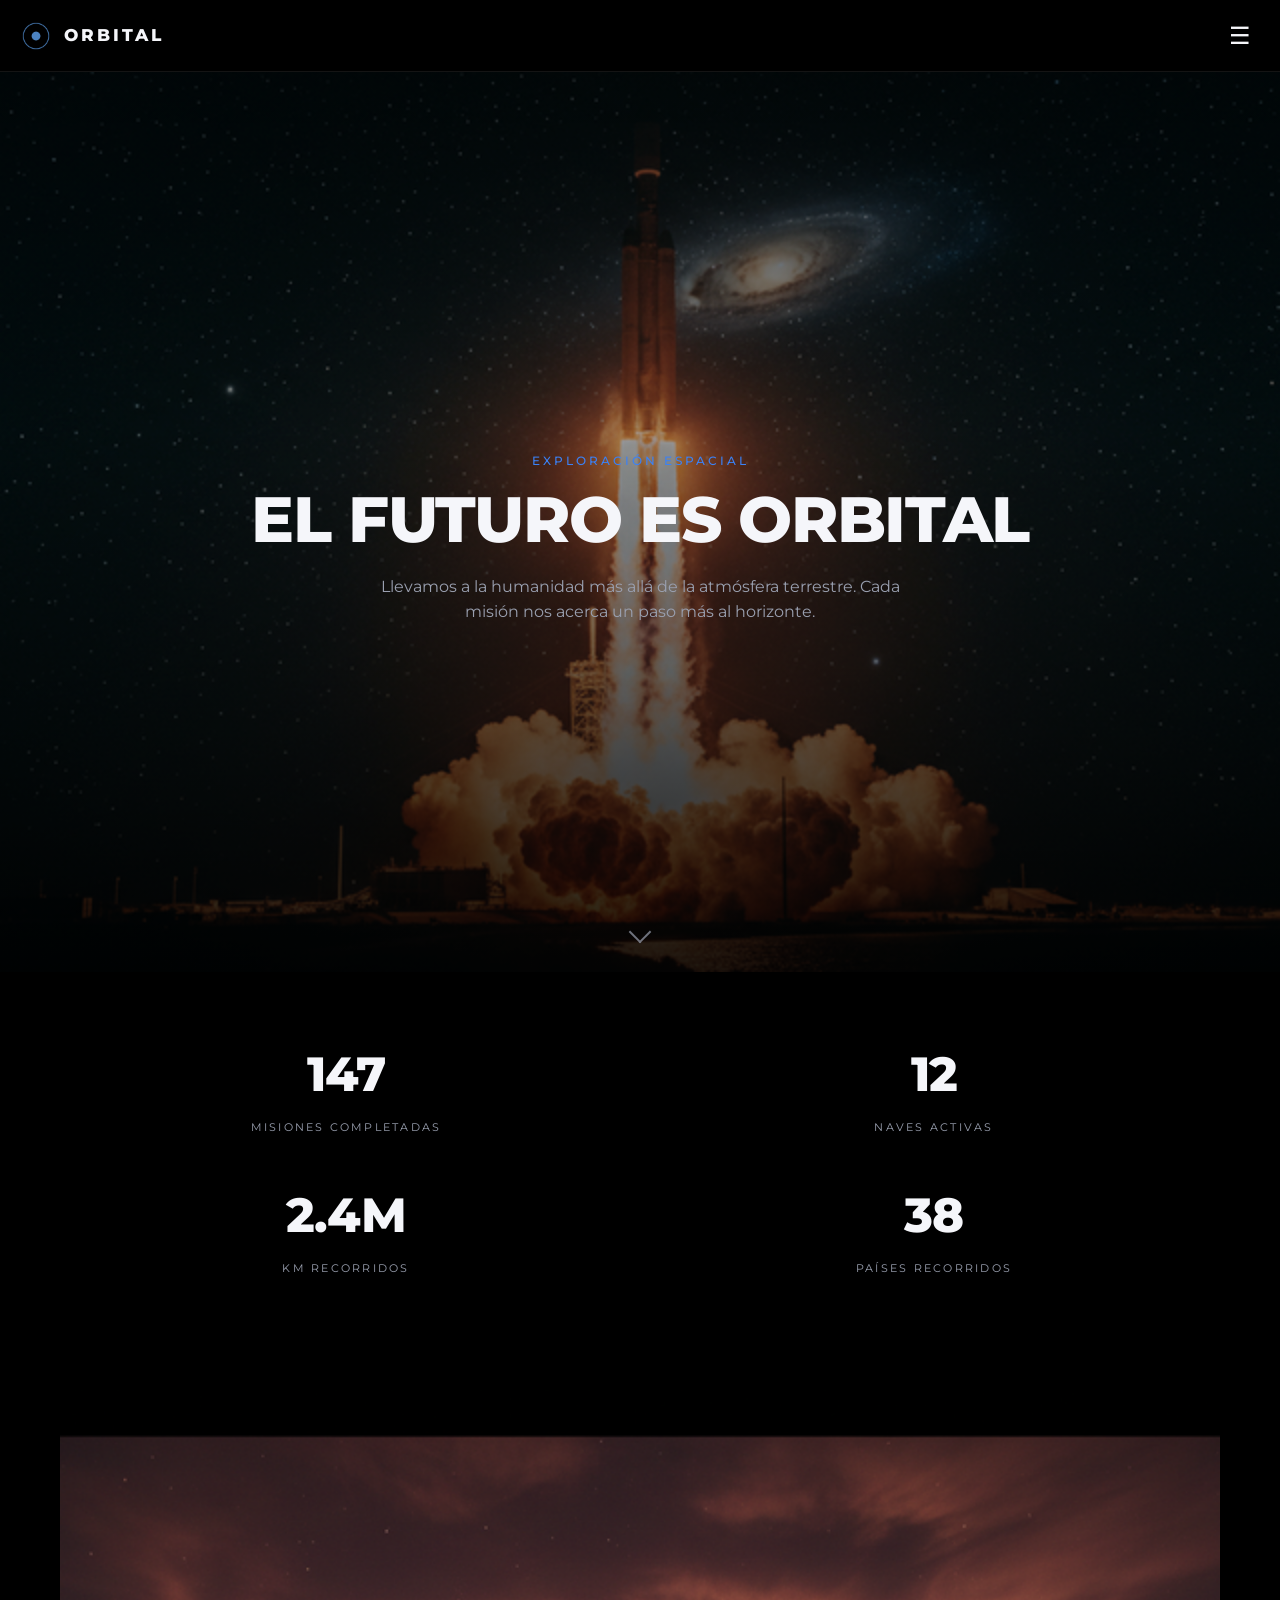
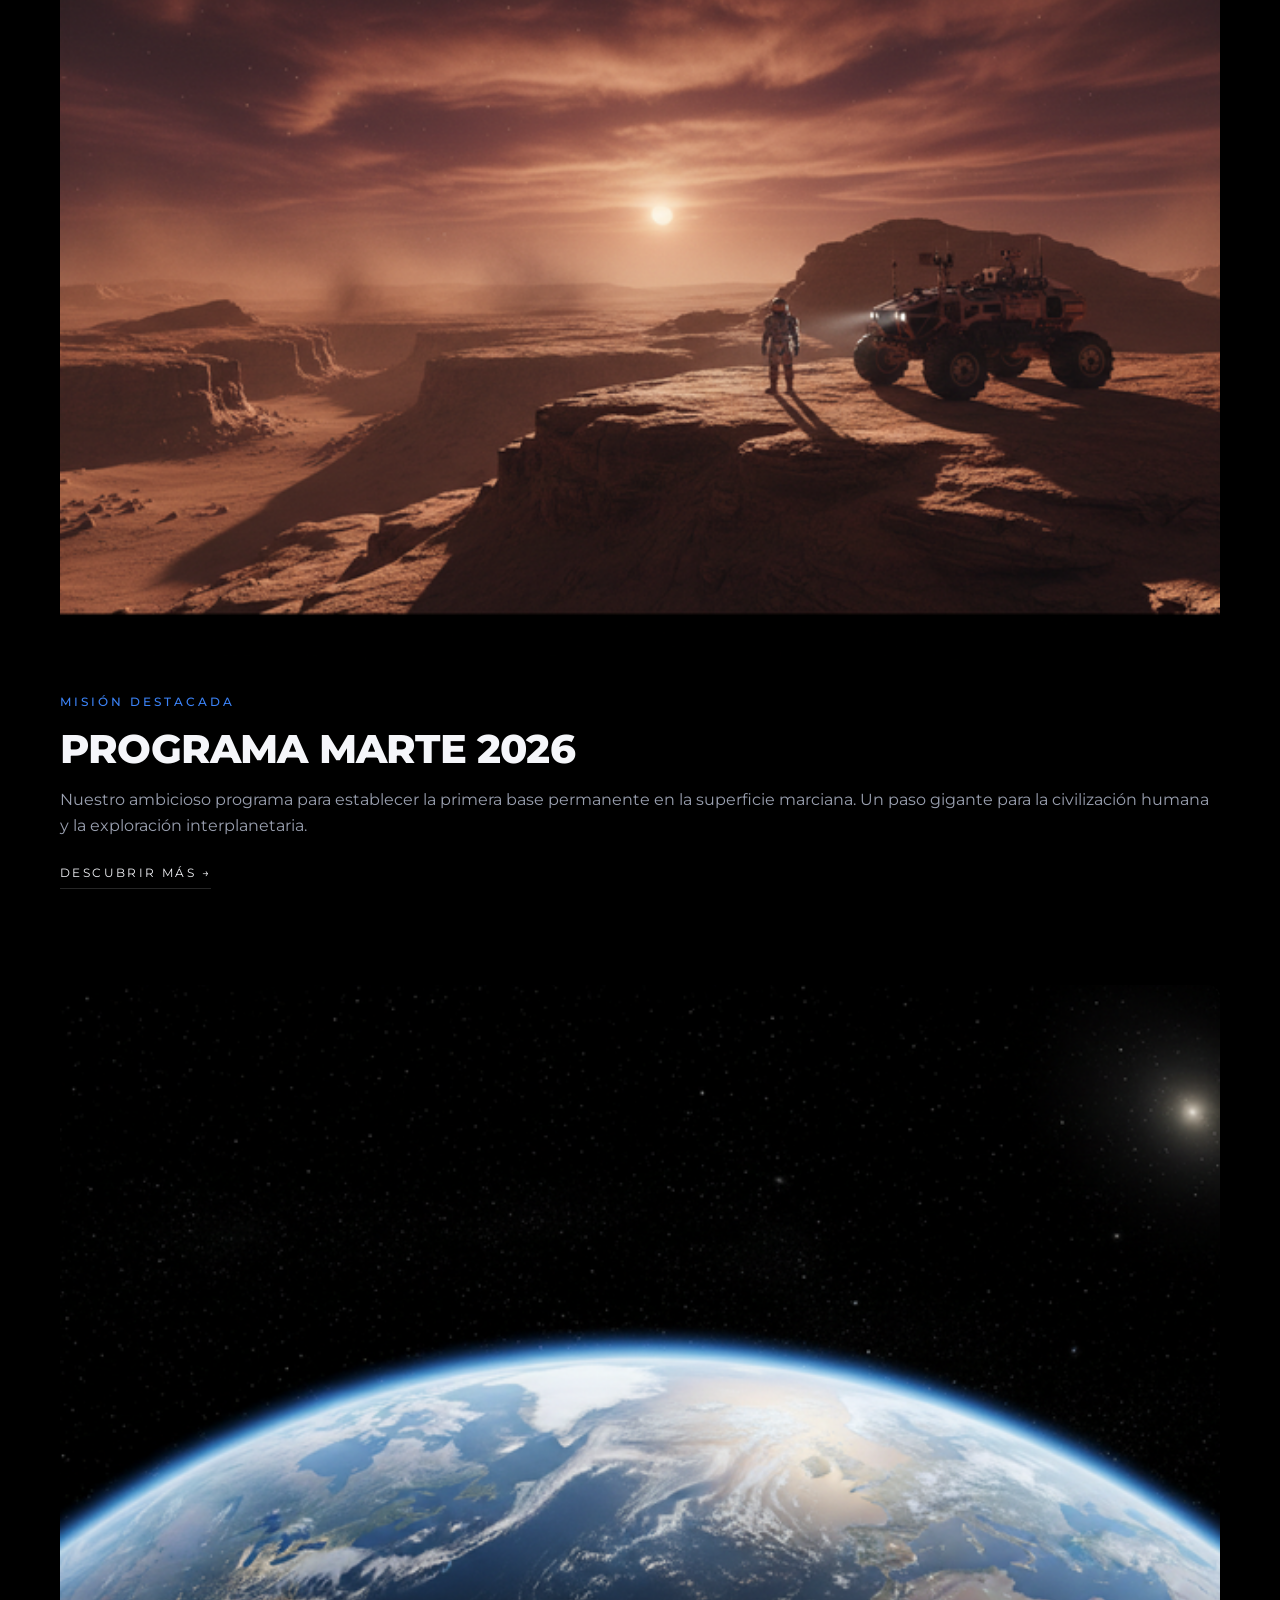
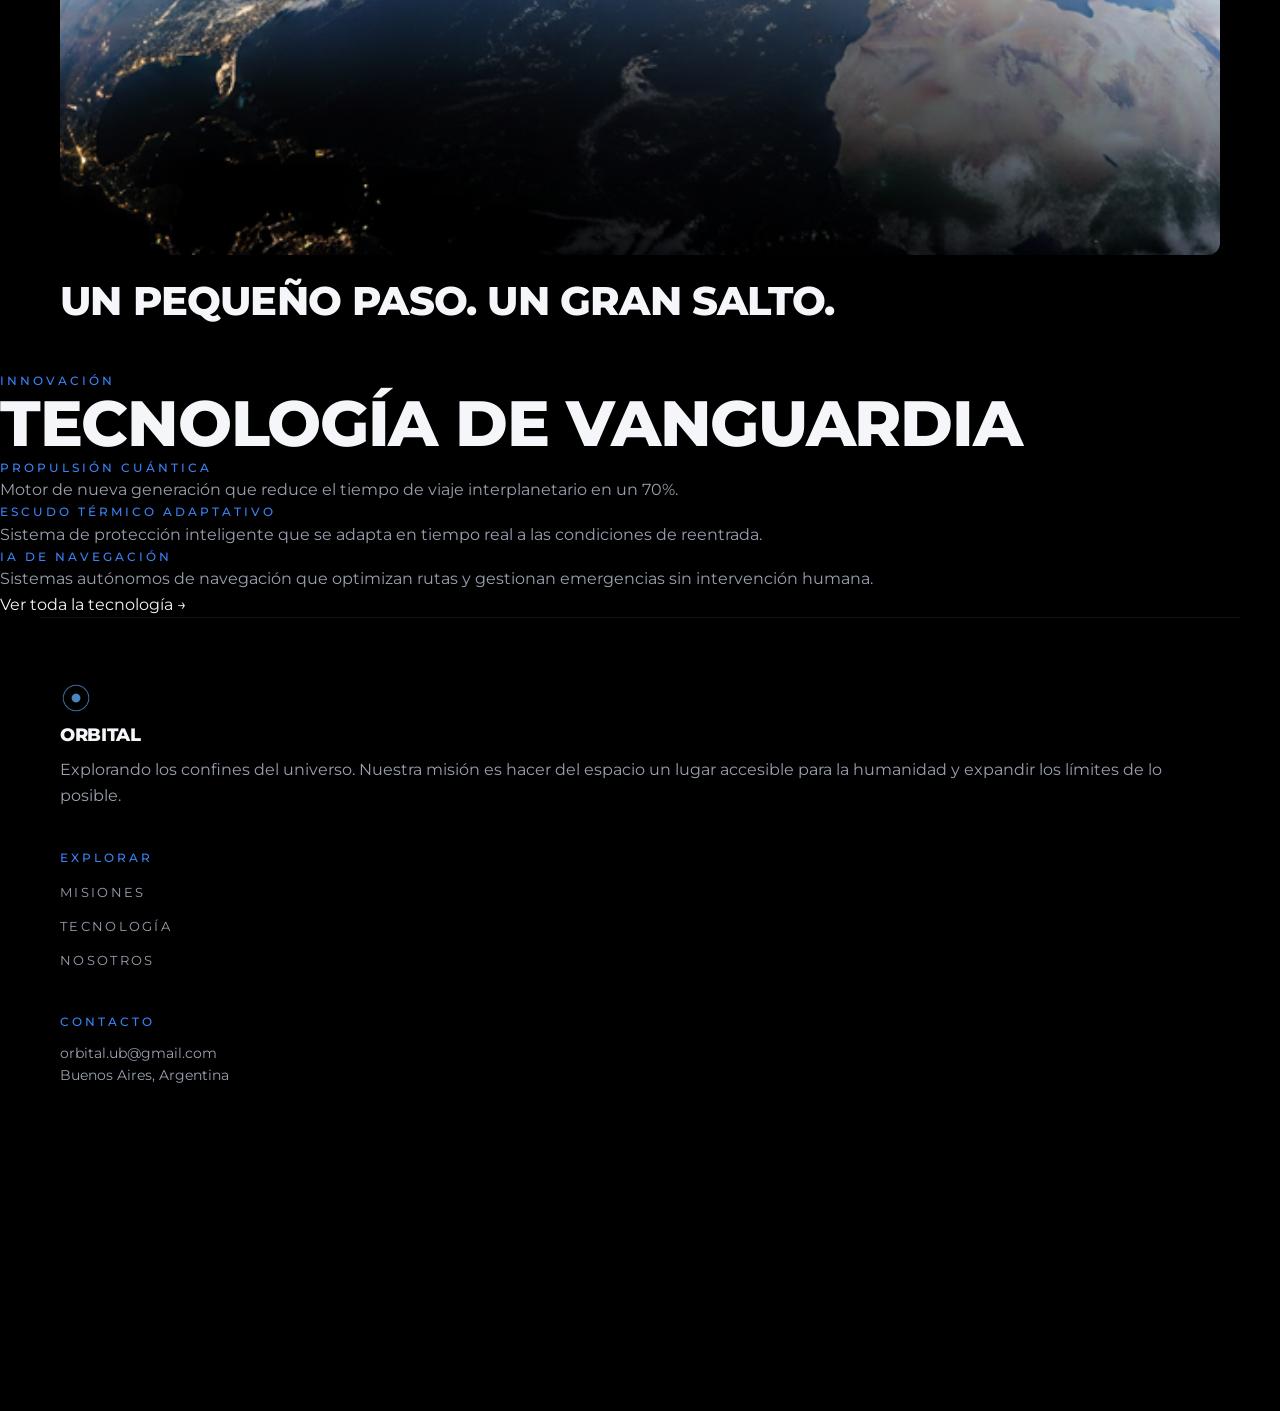
==== index.html @ d6c8d388 "footer" ====
<!DOCTYPE html>
<html lang="es">

<head>
    <meta charset="UTF-8">
    <title>Orbital</title>
    <link
        href="https://fonts.googleapis.com/css2?family=Montserrat:ital,wght@0,100..900;1,100..900&family=Roboto:ital,wght@0,100..900;1,100..900&display=swap"
        rel="stylesheet">
    <link rel="stylesheet" href="estilos.css">
    <meta name="viewport" content="width=device-width, initial-scale=1" />

</head>

<body>
    <!-- HEADER -->
    <header>
        <div id="logo">
            <img src="img/logo.png" alt="Logo orbital">
        </div>
        <h1>Orbital</h1>
        <nav id="principal">
            <button aria-label="Abrir menú">☰</button>
            <ul>
                <li><a href="index.html">Inicio</a></li>
                <li><a href="misiones.html">Misiones</a></li>
                <li><a href="tecnologia.html">Tecnología</a></li>
                <li><a href="nosotros.html">Nosotros</a></li>
            </ul>
        </nav>
    </header>
    <!-- MAIN -->
    <main>
        <section>
            <figure id="despeguei">
                <img src="img/despegue.png" alt="despegue de una nave espacial">
            </figure>
            <h4>Exploración espacial</h4>
            <h2>El futuro <span class="text-accent">es Orbital</span></h2>
            <p>Llevamos a la humanidad más allá de la atmósfera terrestre.
                Cada misión nos acerca un paso más al horizonte.</p>
        </section>
        <!-- DATOS -->
        <section>
            <ul>
                <li>
                    <h4>147</h4> <a>Misiones completadas</a>
                </li>
                <li>
                    <h4>12</h4> <a>Naves activas</a>
                </li>
                <li>
                    <h4>2.4M</h4> <a>Km recorridos</a>
                </li>
                <li>
                    <h4>38</h4> <a>Países recorridos</a>
                </li>
            </ul>
            <!-- MISIÓN DESTACADA -->
            <section id="programamarte">
                <figure id="astronautai">
                    <img src="img/marte.png" alt="astronauta en el planeta marte">
                </figure>
                <article>
                    <h4>Misión destacada</h4>
                    <h2>Programa marte 2026</h2>
                    <p>
                        Nuestro ambicioso programa para establecer la primera base permanente
                        en la superficie marciana. Un paso gigante para la civilización humana
                        y la exploración interplanetaria.
                    </p>
                    <a href="misiones.html">Descubrir más →</a>
                </article>
            </section>
            <section id="ungransalto">
                <figure id="tierrai">
                    <img src="img/tierra.png" alt="imagen espacial planeta tierra">
                </figure>
                <h3>Un pequeño paso. Un gran salto.</h3>
            </section>
            <!-- TECNOLOGÍA -->
            <section id="vanguardia">
                <h4>Innovación</h4>
                <h2>Tecnología de vanguardia</h2>
                <ul>
                    <li>
                        <h4>Propulsión Cuántica</h4>
                        <p>
                            Motor de nueva generación que reduce el tiempo de viaje
                            interplanetario en un 70%.
                        </p>
                    </li>
                    <li>
                        <h4>Escudo Térmico Adaptativo</h4>
                        <p>
                            Sistema de protección inteligente que se adapta en tiempo real
                            a las condiciones de reentrada.
                        </p>
                    </li>
                    <li>
                        <h4>IA de Navegación</h4>
                        <p>
                            Sistemas autónomos de navegación que optimizan rutas
                            y gestionan emergencias sin intervención humana.
                        </p>
                    </li>
                </ul>
                <a href="tecnologia.html">Ver toda la tecnología →</a>
            </section>
    </main>
    <!-- FOOTER -->
    <footer>
        <section>
            <figure id="logo1">
                <img src="img/logo.png" alt="Logo Orbital">
            </figure>
            <h3>Orbital</h3>
            <p>
                Explorando los confines del universo. Nuestra misión es hacer del espacio
                un lugar accesible para la humanidad y expandir los límites de lo posible.
            </p>
        </section>
        <section>
            <h4>Explorar</h4>
            <nav id="final">
                <ul>
                    <li><a href="misiones.html">Misiones</a></li>
                    <li><a href="tecnologia.html">Tecnología</a></li>
                    <li><a href="nosotros.html">Nosotros</a></li>
                </ul>
            </nav>
        </section>
        <section>
            <h4>Contacto</h4>
            <address>
                <p>orbital.ub@gmail.com</p>
                <p>Buenos Aires, Argentina</p>
            </address>
        </section>
        <iframe>
            src="https://www.google.com/maps/embed?pb=!1m14!1m8!1m3!1d26281.681692570113!2d-58.4517288!3d-34.5735472!3m2!1i1024!2i768!4f13.1!3m3!1m2!1s0x95bcb57475fd5245%3A0x5eefd3cd753143d7!2sPlanetario%20Galileo%20Galilei!5e0!3m2!1sen!2sar!4v1774993874323!5m2!1sen!2sar"
            width="600" height="450" style="border:0;" loading="lazy">
        </iframe>
    </footer>
</body>

</html>
---- estilos.css ----
@import url('https://fonts.googleapis.com/css2?family=Montserrat:ital,wght@0,100..900;1,100..900&family=Roboto:ital,wght@0,100..900;1,100..900&display=swap');

body {
  font-family: "Montserrat", sans-serif;
  background-color: rgb(0, 0, 0);
  color: rgb(255, 249, 240);
}

/* variables */
:root {
  --color-bg: #000000;
  --color-bg-soft: #050810;
  --color-card: #0c111c;
  --color-card-hover: #131b2c;
  --color-text: #f5f6fa;
  --color-text-soft: #9aa0b0;
  --color-text-muted: #6b7280;
  --color-accent: #3b82f6;
  --color-accent-soft: #60a5fa;
  --color-border: rgba(255, 255, 255, 0.08);
  --color-border-strong: rgba(255, 255, 255, 0.15);

  /* Estados (misiones) */
  --status-green: #22c55e;
  --status-yellow: #eab308;
  --status-blue: #3b82f6;
  --status-purple: #a855f7;

  --font-base: "Montserrat", system-ui, -apple-system, "Segoe UI", Roboto, sans-serif;
  --font-display: "Montserrat", system-ui, -apple-system, sans-serif;

  --radius: 12px;
  --radius-lg: 16px;
  --container: 1200px;
  --header-h: 72px;
}

*,
*::before,
*::after {
  box-sizing: border-box;
  margin: 0;
  padding: 0;
}

html {
  scroll-behavior: smooth;
}

body {
  font-family: var(--font-base);
  font-weight: 400;
  background: var(--color-bg);
  color: var(--color-text);
  line-height: 1.6;
  -webkit-font-smoothing: antialiased;
  overflow-x: hidden;
}

img {
  display: block;
  max-width: 100%;
  height: auto;
}

a {
  color: inherit;
  text-decoration: none;
}

ul {
  list-style: none;
}

button {
  background: none;
  border: 0;
  color: inherit;
  cursor: pointer;
  font: inherit;
}

address {
  font-style: normal;
}

iframe {
  max-width: 100%;
  border: 0;
  border-radius: var(--radius);
}

/* tipografía */
h1,
h2,
h3 {
  font-family: var(--font-display);
  font-weight: 800;
  line-height: 1.05;
  letter-spacing: -0.02em;
  color: var(--color-text);
  text-transform: uppercase;
}

h1 {
  font-size: 1.1rem;
  letter-spacing: 0.18em;
}

h2 {
  font-size: clamp(2rem, 5.5vw, 4rem);
}

h3 {
  font-size: clamp(1.5rem, 3vw, 2.25rem);
}

h4 {
  font-family: var(--font-base);
  font-size: 0.75rem;
  font-weight: 500;
  letter-spacing: 0.25em;
  text-transform: uppercase;
  color: var(--color-accent);
}

p {
  color: var(--color-text-soft);
}

/* header */
body>header {
  position: fixed;
  top: 0;
  left: 0;
  right: 0;
  z-index: 100;
  display: flex;
  align-items: center;
  gap: 0.75rem;
  height: var(--header-h);
  padding: 0 1.25rem;
  background: rgba(0, 0, 0, 0.75);
  backdrop-filter: blur(12px);
  -webkit-backdrop-filter: blur(12px);
  border-bottom: 1px solid var(--color-border);
}

body>header>#logo,
body>header>#logom {
  display: flex;
  align-items: center;
  flex: 0 0 32px;
}

body>header>#logo img,
body>header>#logom img {
  width: 32px;
  height: 32px;
  object-fit: contain;
}

body>header>h1 {
  font-size: 1.05rem;
  letter-spacing: 0.18em;
  margin-right: auto;
}

/* nav principal */
nav#principal {
  position: relative;
}

nav#principal button {
  font-size: 1.5rem;
  line-height: 1;
  padding: 0.4rem 0.6rem;
  border-radius: 8px;
  transition: background 0.2s;
}

nav#principal button:hover {
  background: var(--color-border);
}

nav#principal ul {
  display: none;
  position: absolute;
  top: calc(100% + 0.75rem);
  right: 0;
  min-width: 220px;
  background: rgba(8, 12, 24, 0.98);
  border: 1px solid var(--color-border);
  border-radius: var(--radius);
  padding: 0.5rem;
  flex-direction: column;
}

nav#principal:focus-within ul,
nav#principal ul.open {
  display: flex;
}

nav#principal ul li a {
  display: block;
  padding: 0.6rem 0.9rem;
  border-radius: 8px;
  font-size: 0.85rem;
  letter-spacing: 0.18em;
  text-transform: uppercase;
  color: var(--color-text-soft);
  transition: background 0.2s, color 0.2s;
}

nav#principal ul li a:hover {
  background: var(--color-border);
  color: var(--color-text);
}

/* MAIN */
main {
  display: flex;
  flex-direction: column;
  padding-top: var(--header-h);
}

/* index*/
main>section:first-of-type {
  position: relative;
  min-height: 100vh;
  display: flex;
  flex-direction: column;
  align-items: center;
  justify-content: center;
  text-align: center;
  padding: 4rem 1.25rem 2rem;
  overflow: hidden;
}

#despeguei {
  position: absolute;
  inset: 0;
  z-index: -1;
}

#despeguei img {
  width: 100%;
  height: 100%;
  object-fit: cover;
  object-position: center;
  opacity: 0.85;
}

#despeguei::after {
  content: "";
  position: absolute;
  inset: 0;
  background: linear-gradient(180deg,
      rgba(0, 0, 0, 0.55) 0%,
      rgba(0, 0, 0, 0.2) 40%,
      rgba(0, 0, 0, 0.85) 100%);
}

main>section:first-of-type h4 {
  margin-bottom: 1rem;
}

main>section:first-of-type h2 {
  margin-bottom: 1.25rem;
}

main>section:first-of-type p {
  max-width: 520px;
  color: var(--color-text-soft);
}

main>section:first-of-type::after {
  content: "";
  position: absolute;
  bottom: 2rem;
  left: 50%;
  width: 16px;
  height: 16px;
  border-right: 2px solid var(--color-text-soft);
  border-bottom: 2px solid var(--color-text-soft);
  transform: translateX(-50%) rotate(45deg);
  opacity: 0.7;
  animation: bounce 2s infinite;
}

@keyframes bounce {

  0%,
  100% {
    transform: translateX(-50%) rotate(45deg) translateY(0);
  }

  50% {
    transform: translateX(-50%) rotate(45deg) translateY(8px);
  }
}

/* sección 2*/
main>section:nth-of-type(2) {
  display: flex;
  flex-direction: column;
}

/* estadísticas*/
main>section:nth-of-type(2)>ul {
  display: flex;
  flex-wrap: wrap;
  justify-content: center;
  gap: 2.5rem 1rem;
  padding: 4rem 1.25rem;
  max-width: var(--container);
  width: 100%;
  margin: 0 auto;
  text-align: center;
}

main>section:nth-of-type(2)>ul li {
  flex: 1 1 calc(50% - 1rem);
  /* 2 columnas en mobile */
  display: flex;
  flex-direction: column;
  gap: 0.4rem;
  min-width: 120px;
}

main>section:nth-of-type(2)>ul li h4 {
  font-family: var(--font-display);
  font-size: clamp(2rem, 6vw, 3rem);
  font-weight: 800;
  color: var(--color-text);
  letter-spacing: -0.02em;
  text-transform: none;
}

main>section:nth-of-type(2)>ul li a {
  font-size: 0.7rem;
  letter-spacing: 0.2em;
  text-transform: uppercase;
  color: var(--color-text-soft);
  cursor: default;
}

/*misión destacada*/
main>section:nth-of-type(2)>section:nth-of-type(1) {
  display: flex;
  flex-direction: column;
  gap: 2rem;
  align-items: stretch;
  padding: 3rem 1.25rem;
  max-width: var(--container);
  width: 100%;
  margin: 0 auto;
}

#astronautai {
  flex: 1 1 50%;
}

#astronautai img {
  width: 100%;
  aspect-ratio: 4 / 3;
  object-fit: cover;
  border-radius: var(--radius);
}

main>section:nth-of-type(2)>section:nth-of-type(1) article {
  flex: 1 1 50%;
  display: flex;
  flex-direction: column;
  justify-content: center;
  gap: 1rem;
}

main>section:nth-of-type(2)>section:nth-of-type(1) article h2 {
  font-size: clamp(1.75rem, 4vw, 2.5rem);
  line-height: 1.1;
}

main>section:nth-of-type(2)>section:nth-of-type(1) article a {
  margin-top: 0.5rem;
  align-self: flex-start;
  font-size: 0.75rem;
  letter-spacing: 0.2em;
  text-transform: uppercase;
  color: var(--color-text);
  border-bottom: 1px solid var(--color-border-strong);
  padding-bottom: 0.4rem;
  transition: color 0.2s, border-color 0.2s;
}

main>section:nth-of-type(2)>section:nth-of-type(1) article a:hover {
  color: var(--color-accent);
  border-color: var(--color-accent);
}
/* tierra */
#ungransalto {
  padding: 3rem 1.25rem;
  max-width: var(--container);
  width: 100%;
  margin: 0 auto;
  display: flex;
  flex-direction: column;
  gap: 1.5rem;
}

#tierrai img {
  width: 100%;
  aspect-ratio: 4 / 3;
  object-fit: cover;
  border-radius: var(--radius);
}

#ungransalto h3 {
  font-size: clamp(1.75rem, 4vw, 2.5rem);
  line-height: 1.1;
}

/* FOOTER */
footer {
  display: flex;
  flex-direction: column;
  gap: 2.5rem;
  padding: 4rem 1.25rem;
  max-width: var(--container);
  width: 100%;
  margin: 0 auto;
  border-top: 1px solid var(--color-border);
}

footer section {
  display: flex;
  flex-direction: column;
  gap: 0.75rem;
}

footer #logo1 img {
  width: 32px;
  height: 32px;
  object-fit: contain;
}

footer h3 {
  font-size: 1.1rem;
}

footer nav#final ul {
  display: flex;
  flex-direction: column;
  gap: 0.5rem;
}

footer nav#final ul li a {
  font-size: 0.8rem;
  letter-spacing: 0.18em;
  text-transform: uppercase;
  color: var(--color-text-soft);
  transition: color 0.2s;
}

footer nav#final ul li a:hover {
  color: var(--color-text);
}

footer address p {
  font-size: 0.85rem;
  color: var(--color-text-soft);
}

footer iframe {
  width: 100%;
  height: 220px;
  border-radius: var(--radius);
}
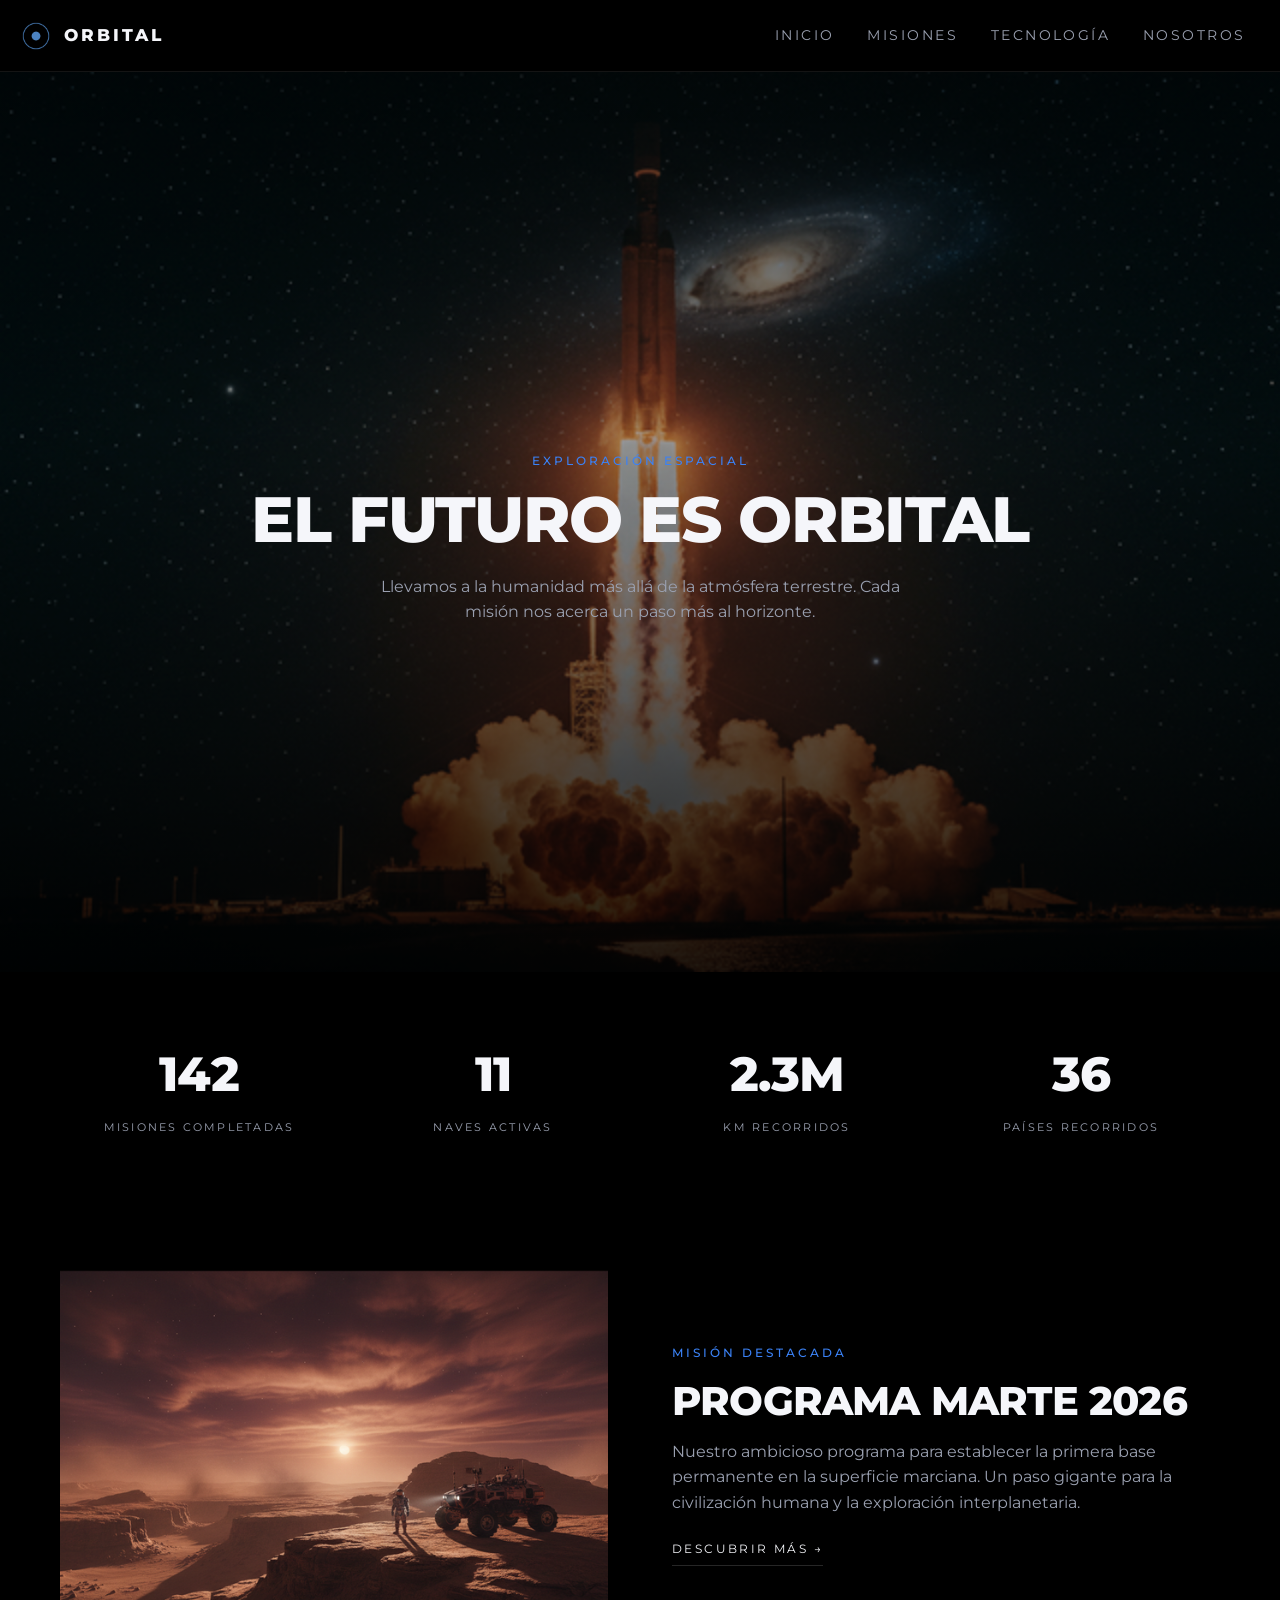
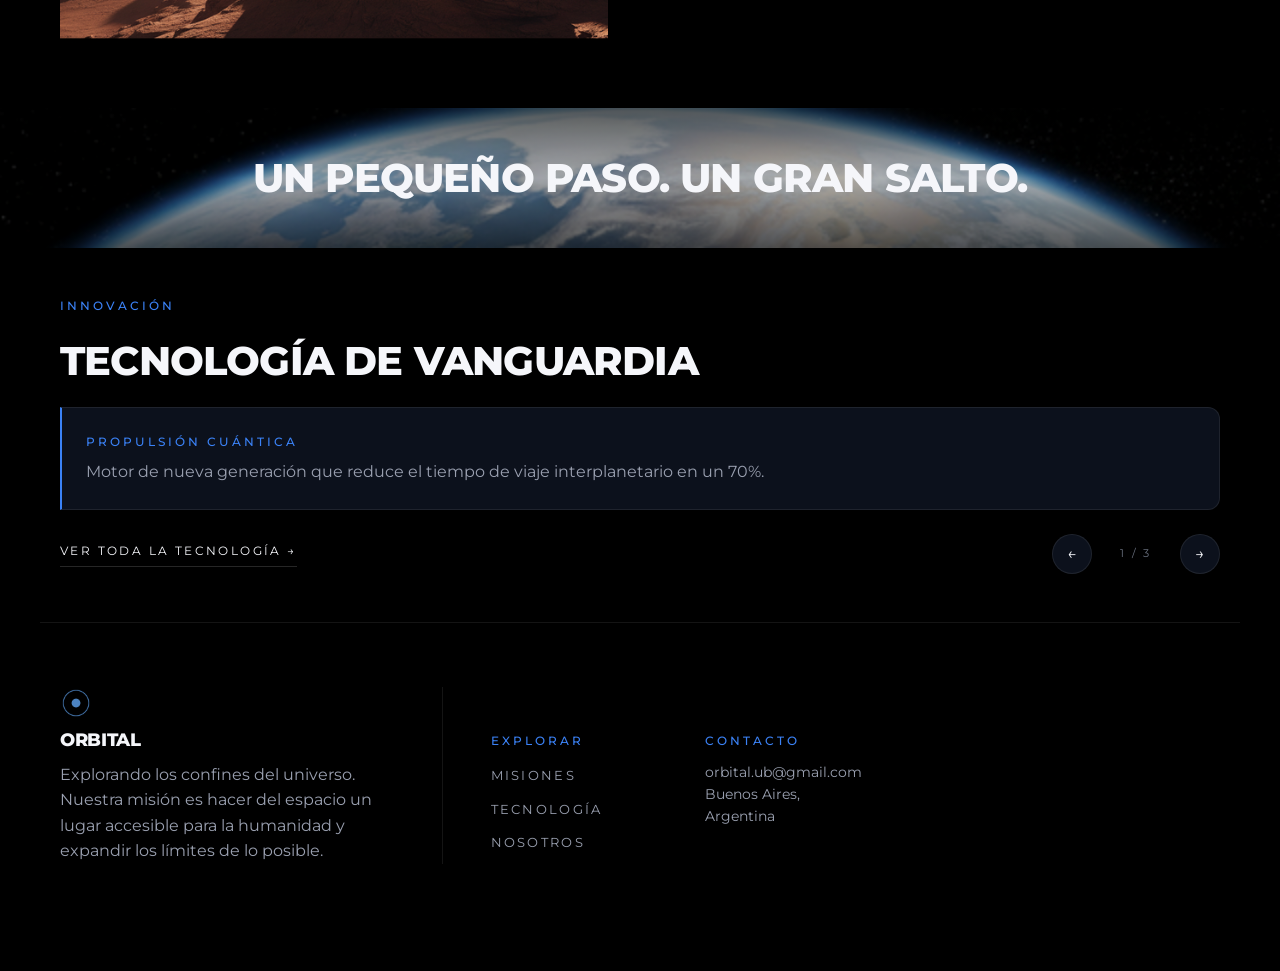
==== commit c018cba2: "Potenciación visual y responsive del sitio - CSS: starfield, carousel de vanguardia, counter animado" ====
--- a/index.html
+++ b/index.html
@@ -12,7 +12,7 @@
 
 </head>
 
-<body>
+<body class="pag-inicio">
     <!-- HEADER -->
     <header>
         <div id="logo">
@@ -105,8 +105,14 @@
                         </p>
                     </li>
                 </ul>
+                <nav id="vanguardia-nav" aria-label="Navegación tecnología">
+                    <button id="vanguardia-prev" aria-label="Anterior">←</button>
+                    <span id="vanguardia-counter">1 / 3</span>
+                    <button id="vanguardia-next" aria-label="Siguiente">→</button>
+                </nav>
                 <a href="tecnologia.html">Ver toda la tecnología →</a>
             </section>
+        </section>
     </main>
     <!-- FOOTER -->
     <footer>
@@ -137,11 +143,12 @@
                 <p>Buenos Aires, Argentina</p>
             </address>
         </section>
-        <iframe>
+        <iframe
             src="https://www.google.com/maps/embed?pb=!1m14!1m8!1m3!1d26281.681692570113!2d-58.4517288!3d-34.5735472!3m2!1i1024!2i768!4f13.1!3m3!1m2!1s0x95bcb57475fd5245%3A0x5eefd3cd753143d7!2sPlanetario%20Galileo%20Galilei!5e0!3m2!1sen!2sar!4v1774993874323!5m2!1sen!2sar"
             width="600" height="450" style="border:0;" loading="lazy">
         </iframe>
     </footer>
+    <script src="script.js"></script>
 </body>
 
 </html>
--- a/estilos.css
+++ b/estilos.css
@@ -285,19 +285,6 @@
   border-bottom: 2px solid var(--color-text-soft);
   transform: translateX(-50%) rotate(45deg);
   opacity: 0.7;
-  animation: bounce 2s infinite;
-}
-
-@keyframes bounce {
-
-  0%,
-  100% {
-    transform: translateX(-50%) rotate(45deg) translateY(0);
-  }
-
-  50% {
-    transform: translateX(-50%) rotate(45deg) translateY(8px);
-  }
 }
 
 /* sección 2*/
@@ -397,27 +384,275 @@
   color: var(--color-accent);
   border-color: var(--color-accent);
 }
+
+/*pequeño paso*/
+main>section:nth-of-type(2)>section:nth-of-type(2) {
+  position: relative;
+  display: flex;
+  align-items: center;
+  justify-content: center;
+  padding: 6rem 1.25rem;
+  text-align: center;
+  overflow: hidden;
+  margin-top: 4rem;
+}
+
+#tierrai {
+  position: absolute;
+  inset: 0;
+  z-index: -1;
+}
+
+#tierrai img {
+  width: 100%;
+  height: 100%;
+  object-fit: cover;
+  opacity: 0.9;
+}
+
+#tierrai::after {
+  content: "";
+  position: absolute;
+  inset: 0;
+  background: linear-gradient(180deg,
+      rgba(0, 0, 0, 0.6) 0%,
+      rgba(0, 0, 0, 0.2) 50%,
+      rgba(0, 0, 0, 0.6) 100%);
+}
+
+main>section:nth-of-type(2)>section:nth-of-type(2) h3 {
+  font-size: clamp(1.5rem, 5vw, 3rem);
+  text-transform: uppercase;
+  line-height: 1.15;
+}
+
+/* vanguardia */
+#vanguardia {
+  padding: 3rem 1.25rem;
+  max-width: var(--container);
+  width: 100%;
+  margin: 0 auto;
+  display: flex;
+  flex-direction: column;
+  gap: 1.5rem;
+}
+
+#vanguardia h4 {
+  margin-bottom: 0;
+}
+
+#vanguardia h2 {
+  font-size: clamp(1.75rem, 4vw, 2.5rem);
+  line-height: 1.1;
+}
+
+#vanguardia ul {
+  display: flex;
+  flex-direction: column;
+  gap: 1.5rem;
+}
+
+#vanguardia ul li {
+  display: flex;
+  flex-direction: column;
+  gap: 0.5rem;
+  padding: 1.5rem;
+  background: var(--color-card);
+  border-radius: var(--radius);
+  border: 1px solid var(--color-border);
+}
+
+#vanguardia>a {
+  align-self: flex-start;
+  font-size: 0.75rem;
+  letter-spacing: 0.2em;
+  text-transform: uppercase;
+  color: var(--color-text);
+  border-bottom: 1px solid var(--color-border-strong);
+  padding-bottom: 0.4rem;
+  transition: color 0.2s, border-color 0.2s;
+}
+
+#vanguardia>a:hover {
+  color: var(--color-accent);
+  border-color: var(--color-accent);
+}
+
 /* tierra */
 #ungransalto {
   padding: 3rem 1.25rem;
-  max-width: var(--container);
-  width: 100%;
-  margin: 0 auto;
+  width: 100%;
+  margin: 0;
   display: flex;
   flex-direction: column;
   gap: 1.5rem;
 }
 
-#tierrai img {
+#ungransalto h3 {
+  font-size: clamp(1.75rem, 4vw, 2.5rem);
+  line-height: 1.1;
+}
+
+/* TECNOLOGÍA - MOBILE FIRST */
+
+/* PÁGINA TECNOLOGÍA - MOBILE FIRST */
+
+.pag-tecnologia main {
+  padding-top: var(--header-h);
+}
+
+.pag-tecnologia main>h4,
+.pag-tecnologia main>h2,
+.pag-tecnologia main>p,
+.pag-tecnologia main>h3,
+.pag-tecnologia #misiont,
+.pag-tecnologia .cards-grid {
+  width: min(100% - 2.5rem, 1200px);
+  margin-left: auto;
+  margin-right: auto;
+}
+
+.pag-tecnologia main>h4 {
+  padding-top: 3.5rem;
+  margin-bottom: 0.8rem;
+  font-size: 0.7rem;
+  letter-spacing: 0.22em;
+}
+
+.pag-tecnologia main>h2 {
+  font-size: clamp(1.9rem, 10vw, 3.8rem);
+  line-height: 0.95;
+  margin-bottom: 1.2rem;
+  max-width: 520px;
+}
+
+.pag-tecnologia main>p {
+  font-size: 1rem;
+  line-height: 1.8;
+  max-width: 480px;
+  margin-bottom: 2.2rem;
+}
+
+.pag-tecnologia #misiont {
+  margin-bottom: 1.8rem;
+}
+
+.pag-tecnologia #misiont img {
   width: 100%;
   aspect-ratio: 4 / 3;
   object-fit: cover;
   border-radius: var(--radius);
 }
 
-#ungransalto h3 {
-  font-size: clamp(1.75rem, 4vw, 2.5rem);
-  line-height: 1.1;
+.pag-tecnologia main>h3 {
+  font-size: clamp(1.4rem, 6vw, 2.4rem);
+  line-height: 1.05;
+  text-align: center;
+  margin-top: -7.5rem;
+  margin-bottom: 5rem;
+  position: relative;
+  z-index: 2;
+  color: var(--color-text);
+}
+
+.pag-tecnologia .cards-grid {
+  display: flex;
+  flex-direction: column;
+  gap: 1.8rem;
+  padding-bottom: 4.5rem;
+}
+
+.pag-tecnologia .card-tech {
+  background: #05070d;
+  border: 1px solid rgba(59, 130, 246, 0.12);
+  border-radius: 14px;
+  padding: 2.2rem 1.9rem;
+  min-height: 260px;
+  display: flex;
+  flex-direction: column;
+  gap: 1rem;
+}
+
+.pag-tecnologia .card-tech .icono {
+  width: 48px;
+  height: 48px;
+  border-radius: 10px;
+  background: rgba(59, 130, 246, 0.18);
+  color: var(--color-accent-soft);
+  display: flex;
+  align-items: center;
+  justify-content: center;
+  font-size: 1.5rem;
+  line-height: 1;
+}
+
+.pag-tecnologia .card-tech h4 {
+  font-size: 1.35rem;
+  line-height: 1.25;
+  font-weight: 800;
+  letter-spacing: 0;
+  text-transform: none;
+  color: var(--color-text);
+}
+
+.pag-tecnologia .card-tech p {
+  font-size: 1rem;
+  line-height: 1.75;
+  color: var(--color-text-soft);
+}
+
+/* TABLET */
+@media (min-width: 768px) {
+
+  .pag-tecnologia main>h4,
+  .pag-tecnologia main>h2,
+  .pag-tecnologia main>p {
+    width: min(100% - 4rem, 1200px);
+  }
+
+  .pag-tecnologia main>h2 {
+    max-width: 800px;
+  }
+
+  .pag-tecnologia main>p {
+    max-width: 620px;
+  }
+
+  .pag-tecnologia #misiont {
+    width: min(100% - 4rem, 1200px);
+  }
+
+  .pag-tecnologia #misiont img {
+    aspect-ratio: 16 / 7;
+  }
+
+  .pag-tecnologia main>h3 {
+    margin-top: -6rem;
+    margin-bottom: 5rem;
+  }
+
+  .pag-tecnologia .cards-grid {
+    width: min(100% - 4rem, 1200px);
+    display: grid;
+    grid-template-columns: repeat(2, 1fr);
+    gap: 1.5rem;
+  }
+}
+
+/* DESKTOP */
+@media (min-width: 1100px) {
+  .pag-tecnologia main>h4 {
+    padding-top: 5rem;
+  }
+
+  .pag-tecnologia .cards-grid {
+    grid-template-columns: repeat(3, 1fr);
+  }
+
+  .pag-tecnologia .card-tech {
+    min-height: 300px;
+    padding: 2.4rem;
+  }
 }
 
 /* FOOTER */
@@ -476,3 +711,484 @@
   height: 220px;
   border-radius: var(--radius);
 }
+
+/*PÁGINA MISIONES */
+
+.pag-misiones main>h4 {
+  padding-top: 3.5rem;
+  margin-bottom: 0.8rem;
+  text-align: center;
+  width: min(100% - 2.5rem, 1200px);
+  margin-left: auto;
+  margin-right: auto;
+}
+
+.pag-misiones main>h2 {
+  font-size: clamp(2.2rem, 10vw, 4rem);
+  line-height: 0.95;
+  text-align: center;
+  margin-bottom: 1.5rem;
+  width: min(100% - 2.5rem, 1200px);
+  margin-left: auto;
+  margin-right: auto;
+}
+
+.pag-misiones main>p {
+  text-align: center;
+  max-width: 520px;
+  margin: 0 auto 3rem;
+  padding: 0 1.25rem;
+  color: var(--color-text-soft);
+  line-height: 1.7;
+}
+
+.pag-misiones main>section {
+  display: flex;
+  flex-direction: column;
+  gap: 2rem;
+  width: min(100% - 2.5rem, 1200px);
+  margin: 0 auto;
+  padding-bottom: 4rem;
+}
+
+.pag-misiones main>section>article {
+  background: var(--color-card);
+  border: 1px solid var(--color-border);
+  border-radius: var(--radius-lg);
+  overflow: hidden;
+  display: flex;
+  flex-direction: column;
+  transition: border-color 0.3s, transform 0.3s;
+}
+
+.pag-misiones main>section>article:hover {
+  border-color: var(--color-border-strong);
+  transform: translateY(-4px);
+}
+
+.pag-misiones main>section>article figure {
+  position: relative;
+  width: 100%;
+  aspect-ratio: 4 / 3;
+  overflow: hidden;
+}
+
+.pag-misiones main>section>article figure img {
+  width: 100%;
+  height: 100%;
+  object-fit: cover;
+}
+
+.pag-misiones main>section>article figure figcaption {
+  position: absolute;
+  top: 1rem;
+  left: 1rem;
+  display: inline-flex;
+  align-items: center;
+  gap: 0.5rem;
+  padding: 0.4rem 0.85rem;
+  background: rgba(0, 0, 0, 0.7);
+  backdrop-filter: blur(8px);
+  -webkit-backdrop-filter: blur(8px);
+  border: 1px solid var(--color-border);
+  border-radius: 999px;
+  font-size: 0.7rem;
+  font-weight: 600;
+  letter-spacing: 0.12em;
+  text-transform: uppercase;
+  color: var(--color-text);
+}
+
+.pag-misiones main>section>article figure figcaption::before {
+  content: "";
+  width: 8px;
+  height: 8px;
+  border-radius: 50%;
+  background: var(--status-green);
+}
+
+.pag-misiones main>section>article figure figcaption.proximamente::before {
+  background: var(--status-yellow);
+}
+
+.pag-misiones main>section>article figure figcaption.en-desarrollo::before {
+  background: var(--status-blue);
+}
+
+.pag-misiones main>section>article figure figcaption.planificacion::before {
+  background: var(--status-purple);
+}
+
+.pag-misiones main>section>article figure figcaption.completada::before {
+  background: var(--status-green);
+}
+
+.pag-misiones main>section>article h3 {
+  font-size: 1.5rem;
+  padding: 1.5rem 1.25rem 0;
+  margin-bottom: 0.75rem;
+  display: flex;
+  justify-content: space-between;
+  align-items: baseline;
+  gap: 0.5rem;
+  text-align: left;
+}
+
+.pag-misiones main>section>article h3 small {
+  font-size: 0.7rem;
+  letter-spacing: 0.12em;
+  text-transform: uppercase;
+  color: var(--color-text-muted);
+  font-weight: 500;
+  flex-shrink: 0;
+}
+
+.pag-misiones main>section>article p {
+  padding: 0 1.25rem;
+  color: var(--color-text-soft);
+  font-size: 0.95rem;
+  line-height: 1.6;
+  text-align: left;
+}
+
+.pag-misiones main>section>article p:last-child {
+  padding-bottom: 1.75rem;
+}
+
+/* ==========================================
+   POTENCIACIÓN
+   ========================================== */
+
+/* texto de acento — blanco */
+.text-accent {
+  color: var(--color-text);
+}
+
+/* logon en header (nosotros) — mismo estilo que #logo */
+body>header>#logon {
+  display: flex;
+  align-items: center;
+  flex: 0 0 32px;
+}
+
+body>header>#logon img {
+  width: 32px;
+  height: 32px;
+  object-fit: contain;
+}
+
+/* starfield CSS puro — fondo fijo con estrellas via radial-gradients */
+body::before {
+  content: "";
+  position: fixed;
+  inset: 0;
+  z-index: -1;
+  pointer-events: none;
+  background-image:
+    radial-gradient(1px 1px at 8% 12%, rgba(255, 255, 255, 0.40) 0%, transparent 100%),
+    radial-gradient(1px 1px at 18% 45%, rgba(255, 255, 255, 0.25) 0%, transparent 100%),
+    radial-gradient(1.5px 1.5px at 27% 8%, rgba(255, 255, 255, 0.50) 0%, transparent 100%),
+    radial-gradient(1px 1px at 35% 70%, rgba(255, 255, 255, 0.20) 0%, transparent 100%),
+    radial-gradient(1px 1px at 44% 30%, rgba(255, 255, 255, 0.35) 0%, transparent 100%),
+    radial-gradient(2px 2px at 52% 55%, rgba(255, 255, 255, 0.12) 0%, transparent 100%),
+    radial-gradient(1px 1px at 60% 20%, rgba(255, 255, 255, 0.45) 0%, transparent 100%),
+    radial-gradient(1.5px 1.5px at 68% 85%, rgba(255, 255, 255, 0.30) 0%, transparent 100%),
+    radial-gradient(1px 1px at 75% 10%, rgba(255, 255, 255, 0.40) 0%, transparent 100%),
+    radial-gradient(1px 1px at 82% 42%, rgba(255, 255, 255, 0.20) 0%, transparent 100%),
+    radial-gradient(2px 2px at 88% 65%, rgba(255, 255, 255, 0.32) 0%, transparent 100%),
+    radial-gradient(1px 1px at 95% 25%, rgba(255, 255, 255, 0.25) 0%, transparent 100%),
+    radial-gradient(1px 1px at 12% 75%, rgba(255, 255, 255, 0.30) 0%, transparent 100%),
+    radial-gradient(1.5px 1.5px at 22% 90%, rgba(255, 255, 255, 0.18) 0%, transparent 100%),
+    radial-gradient(1px 1px at 38% 50%, rgba(255, 255, 255, 0.15) 0%, transparent 100%),
+    radial-gradient(1px 1px at 55% 78%, rgba(255, 255, 255, 0.38) 0%, transparent 100%),
+    radial-gradient(2px 2px at 70% 60%, rgba(255, 255, 255, 0.10) 0%, transparent 100%),
+    radial-gradient(1px 1px at 90% 90%, rgba(255, 255, 255, 0.28) 0%, transparent 100%),
+    radial-gradient(1px 1px at 3% 55%, rgba(255, 255, 255, 0.35) 0%, transparent 100%),
+    radial-gradient(1.5px 1.5px at 48% 95%, rgba(255, 255, 255, 0.22) 0%, transparent 100%),
+    radial-gradient(1px 1px at 63% 5%, rgba(255, 255, 255, 0.50) 0%, transparent 100%),
+    radial-gradient(1px 1px at 78% 32%, rgba(255, 255, 255, 0.20) 0%, transparent 100%),
+    radial-gradient(2px 2px at 92% 48%, rgba(255, 255, 255, 0.28) 0%, transparent 100%),
+    radial-gradient(1px 1px at 16% 60%, rgba(255, 255, 255, 0.15) 0%, transparent 100%),
+    radial-gradient(1px 1px at 33% 25%, rgba(255, 255, 255, 0.40) 0%, transparent 100%),
+    radial-gradient(1.5px 1.5px at 50% 40%, rgba(255, 255, 255, 0.18) 0%, transparent 100%),
+    radial-gradient(1px 1px at 85% 78%, rgba(255, 255, 255, 0.32) 0%, transparent 100%),
+    radial-gradient(1px 1px at 5% 88%, rgba(255, 255, 255, 0.28) 0%, transparent 100%),
+    radial-gradient(2px 2px at 40% 15%, rgba(255, 255, 255, 0.22) 0%, transparent 100%),
+    radial-gradient(1px 1px at 72% 48%, rgba(255, 255, 255, 0.38) 0%, transparent 100%);
+}
+
+/* flecha de scroll animada */
+@keyframes scroll-bounce {
+  0%, 100% {
+    opacity: 0.7;
+    transform: translateX(-50%) rotate(45deg) translateY(0);
+  }
+  50% {
+    opacity: 1;
+    transform: translateX(-50%) rotate(45deg) translateY(6px);
+  }
+}
+
+/* flecha de scroll — eliminada */
+.pag-inicio main>section:first-of-type::after {
+  display: none;
+}
+
+/* suprimir flecha en misiones */
+.pag-misiones main>section:first-of-type::after {
+  display: none;
+}
+
+/* números de estadísticas — color base */
+main>section:nth-of-type(2)>ul li h4 {
+  color: var(--color-text);
+}
+
+/* cards de vanguardia — borde accent + glow en hover */
+#vanguardia ul li {
+  border-left: 2px solid var(--color-accent);
+  border-top-left-radius: 0;
+  border-bottom-left-radius: 0;
+  transition: background 0.25s, box-shadow 0.25s, transform 0.25s;
+}
+
+#vanguardia ul li:hover {
+  background: var(--color-card-hover);
+  box-shadow: 0 0 30px rgba(59, 130, 246, 0.14), inset 0 0 0 1px rgba(59, 130, 246, 0.18);
+  transform: translateX(4px);
+}
+
+/* ==========================================
+   RESPONSIVE
+   ========================================== */
+
+@media (min-width: 768px) {
+
+  /* estadísticas en fila de 4 */
+  main>section:nth-of-type(2)>ul li {
+    flex: 1 1 calc(25% - 1rem);
+  }
+
+  /* misión destacada — imagen + texto lado a lado */
+  #programamarte {
+    flex-direction: row;
+    align-items: center;
+    gap: 4rem;
+  }
+
+  /* vanguardia — 2 columnas */
+  #vanguardia ul {
+    flex-direction: row;
+    flex-wrap: wrap;
+  }
+
+  #vanguardia ul li {
+    flex: 1 1 calc(50% - 0.75rem);
+  }
+
+  /* misiones — 2 columnas */
+  .pag-misiones main>section {
+    flex-direction: row;
+    flex-wrap: wrap;
+  }
+
+  .pag-misiones main>section>article {
+    flex: 1 1 calc(50% - 1rem);
+  }
+
+  /* footer — 3 columnas */
+  footer {
+    flex-direction: row;
+    flex-wrap: wrap;
+    align-items: flex-start;
+    gap: 2rem;
+  }
+
+  footer>section:first-child {
+    flex: 2;
+    min-width: 200px;
+  }
+
+  footer>section:nth-child(2),
+  footer>section:nth-child(3) {
+    flex: 1;
+    min-width: 120px;
+  }
+
+  footer>iframe {
+    flex: 1 1 100%;
+    height: 240px;
+  }
+}
+
+@media (min-width: 1100px) {
+
+  /* misiones — 3 columnas */
+  .pag-misiones main>section>article {
+    flex: 1 1 calc(33.333% - 1.5rem);
+  }
+
+  /* footer — fila completa con separador */
+  footer {
+    flex-wrap: nowrap;
+    align-items: flex-start;
+    gap: 3rem;
+  }
+
+  footer>section:first-child {
+    flex: 2;
+    border-right: 1px solid var(--color-border);
+    padding-right: 3rem;
+  }
+
+  footer>section:nth-child(2),
+  footer>section:nth-child(3) {
+    flex: 1;
+  }
+
+  footer>iframe {
+    flex: 1.5;
+    height: 220px;
+  }
+}
+
+/* ==========================================
+   TECNOLOGÍA — textos centrados
+   ========================================== */
+
+.pag-tecnologia main>h4,
+.pag-tecnologia main>h2,
+.pag-tecnologia main>p,
+.pag-tecnologia main>h3 {
+  text-align: center;
+}
+
+/* "Diseñado para lo imposible" más arriba sobre la imagen */
+.pag-tecnologia main>h3 {
+  margin-top: -10rem;
+  margin-bottom: 4rem;
+}
+
+@media (min-width: 768px) {
+  .pag-tecnologia main>h3 {
+    margin-top: -12rem;
+  }
+}
+
+@media (min-width: 1100px) {
+  .pag-tecnologia main>h3 {
+    margin-top: -16rem;
+  }
+}
+
+/* ==========================================
+   CAROUSEL — vanguardia
+   ========================================== */
+
+/* cancelar multi-columna del responsive */
+#vanguardia ul {
+  flex-direction: column;
+  flex-wrap: nowrap;
+}
+
+/* ocultar todos los items */
+#vanguardia ul li {
+  display: none;
+}
+
+/* mostrar solo el activo */
+#vanguardia ul li.carousel-active {
+  display: flex;
+  width: 100%;
+}
+
+/* controles del carousel */
+#vanguardia-nav {
+  display: flex;
+  align-items: center;
+  gap: 1.25rem;
+}
+
+#vanguardia-nav button {
+  display: flex;
+  align-items: center;
+  justify-content: center;
+  width: 40px;
+  height: 40px;
+  border-radius: 50%;
+  background: var(--color-card);
+  border: 1px solid var(--color-border);
+  color: var(--color-text);
+  font-size: 1rem;
+  cursor: pointer;
+  transition: background 0.2s, border-color 0.2s;
+}
+
+#vanguardia-nav button:hover {
+  background: var(--color-card-hover);
+  border-color: var(--color-accent);
+  color: var(--color-accent);
+}
+
+#vanguardia-counter {
+  font-size: 0.7rem;
+  letter-spacing: 0.2em;
+  color: var(--color-text-muted);
+  min-width: 3rem;
+  text-align: center;
+}
+
+/* vanguardia — link y nav en la misma fila */
+#vanguardia {
+  flex-direction: row;
+  flex-wrap: wrap;
+}
+
+#vanguardia>h4,
+#vanguardia>h2,
+#vanguardia>ul {
+  flex: 0 0 100%;
+}
+
+#vanguardia>a {
+  order: 3;
+  flex: 0 0 auto;
+  margin-right: auto;
+  margin-top: 0;
+  align-self: center;
+}
+
+#vanguardia-nav {
+  order: 4;
+  flex: 0 0 auto;
+  margin-top: 0;
+}
+
+/* footer — headings alineados: padding-top compensa el logo en col 1 */
+@media (min-width: 768px) {
+  footer>section:nth-child(2),
+  footer>section:nth-child(3) {
+    padding-top: calc(32px + 0.75rem);
+  }
+}
+
+/* nav desktop — barra horizontal, sin hamburgesa */
+@media (min-width: 768px) {
+  nav#principal button {
+    display: none;
+  }
+
+  nav#principal ul {
+    display: flex;
+    position: static;
+    flex-direction: row;
+    background: transparent;
+    border: none;
+    border-radius: 0;
+    padding: 0;
+    min-width: unset;
+    backdrop-filter: none;
+    -webkit-backdrop-filter: none;
+    gap: 0.25rem;
+  }
+}
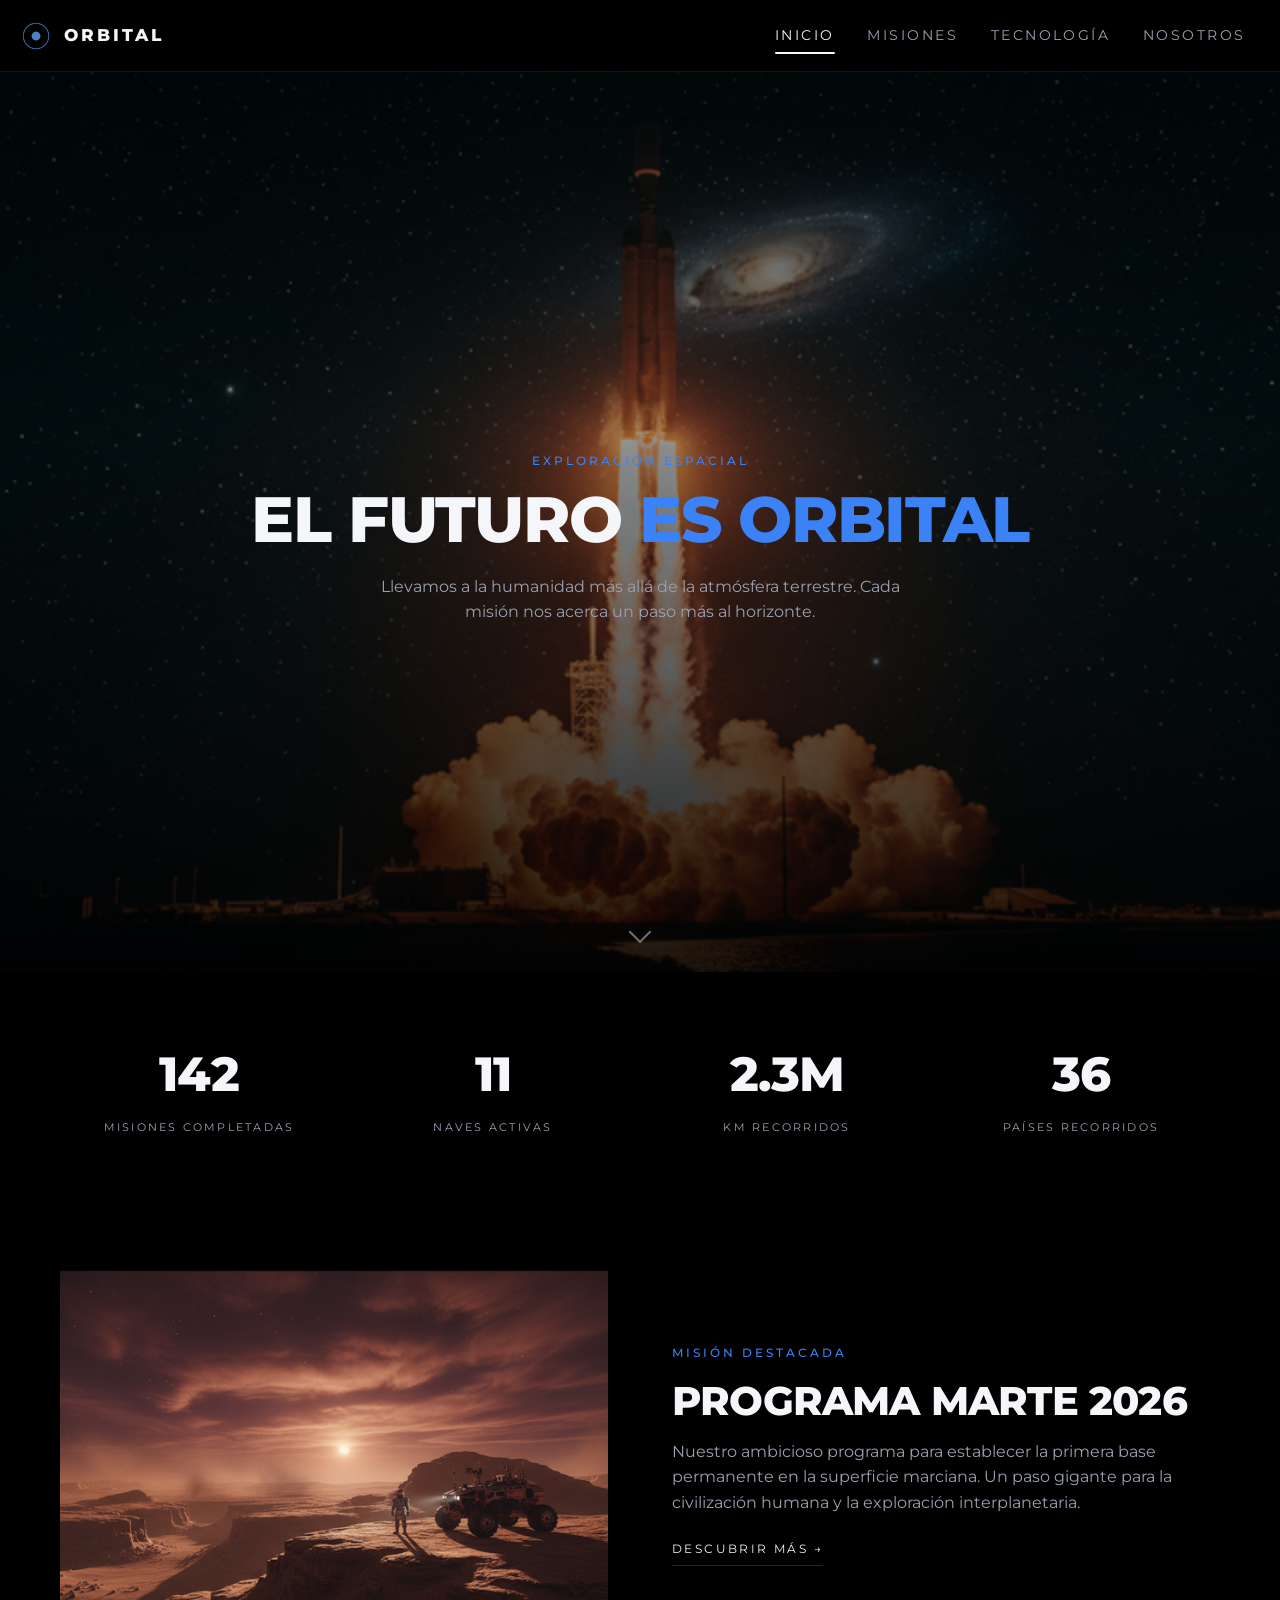
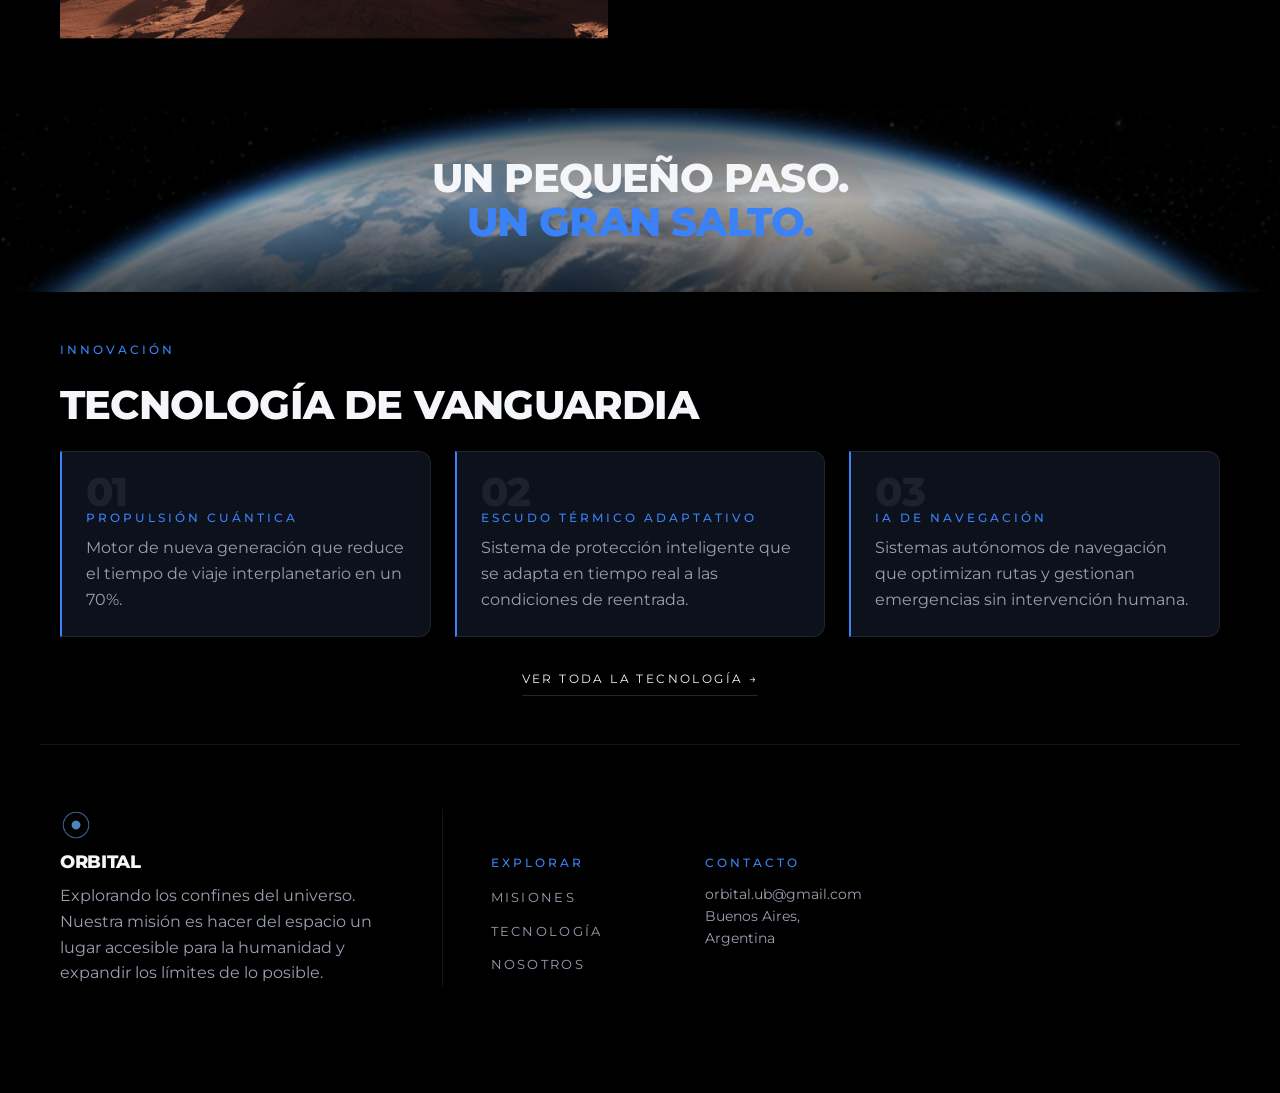
==== commit 031eb200: "Aplicar diseño de referencia - text-accent azul (var(--color-accent)), flecha scroll restaurada - "U" ====
--- a/index.html
+++ b/index.html
@@ -76,7 +76,7 @@
                 <figure id="tierrai">
                     <img src="img/tierra.png" alt="imagen espacial planeta tierra">
                 </figure>
-                <h3>Un pequeño paso. Un gran salto.</h3>
+                <h3>Un pequeño paso.<br><span>Un gran salto.</span></h3>
             </section>
             <!-- TECNOLOGÍA -->
             <section id="vanguardia">
--- a/estilos.css
+++ b/estilos.css
@@ -859,9 +859,9 @@
    POTENCIACIÓN
    ========================================== */
 
-/* texto de acento — blanco */
+/* texto de acento — azul */
 .text-accent {
-  color: var(--color-text);
+  color: var(--color-accent);
 }
 
 /* logon en header (nosotros) — mismo estilo que #logo */
@@ -929,9 +929,10 @@
   }
 }
 
-/* flecha de scroll — eliminada */
+/* flecha de scroll — restaurada con animación */
 .pag-inicio main>section:first-of-type::after {
-  display: none;
+  display: block;
+  animation: scroll-bounce 1.8s ease-in-out infinite;
 }
 
 /* suprimir flecha en misiones */
@@ -1191,4 +1192,86 @@
     -webkit-backdrop-filter: none;
     gap: 0.25rem;
   }
+
+  /* link activo — subrayado blanco */
+  nav#principal ul li a.active {
+    color: var(--color-text);
+    position: relative;
+  }
+
+  nav#principal ul li a.active::after {
+    content: "";
+    position: absolute;
+    bottom: 2px;
+    left: 0.9rem;
+    right: 0.9rem;
+    height: 2px;
+    background: var(--color-text);
+    border-radius: 1px;
+  }
+}
+
+/* ==========================================
+   DISEÑO REFERENCIA — vanguardia sin carousel
+   ========================================== */
+
+/* segunda línea del h3 en azul */
+#ungransalto h3 span {
+  color: var(--color-accent);
+}
+
+/* ocultar controles del carousel */
+#vanguardia-nav {
+  display: none;
+}
+
+/* mostrar todas las cards y numerarlas (mobile first) */
+#vanguardia ul {
+  counter-reset: tech-counter;
+  flex-direction: column;
+  flex-wrap: nowrap;
+}
+
+#vanguardia ul li {
+  display: flex;
+  counter-increment: tech-counter;
+  position: relative;
+  padding-top: 3.5rem;
+}
+
+#vanguardia ul li.carousel-active {
+  width: auto;
+}
+
+#vanguardia ul li::before {
+  content: "0" counter(tech-counter);
+  position: absolute;
+  top: 1.25rem;
+  left: 1.5rem;
+  font-size: 2.5rem;
+  font-weight: 800;
+  color: rgba(255, 255, 255, 0.07);
+  line-height: 1;
+  letter-spacing: -0.02em;
+  font-family: var(--font-display);
+  pointer-events: none;
+}
+
+/* link centrado debajo de las cards */
+#vanguardia>a {
+  order: 3;
+  flex: 0 0 auto;
+  margin: 0.5rem auto 0;
+  align-self: center;
+}
+
+/* 3 columnas en desktop */
+@media (min-width: 900px) {
+  #vanguardia ul {
+    flex-direction: row;
+  }
+
+  #vanguardia ul li {
+    flex: 1;
+  }
 }
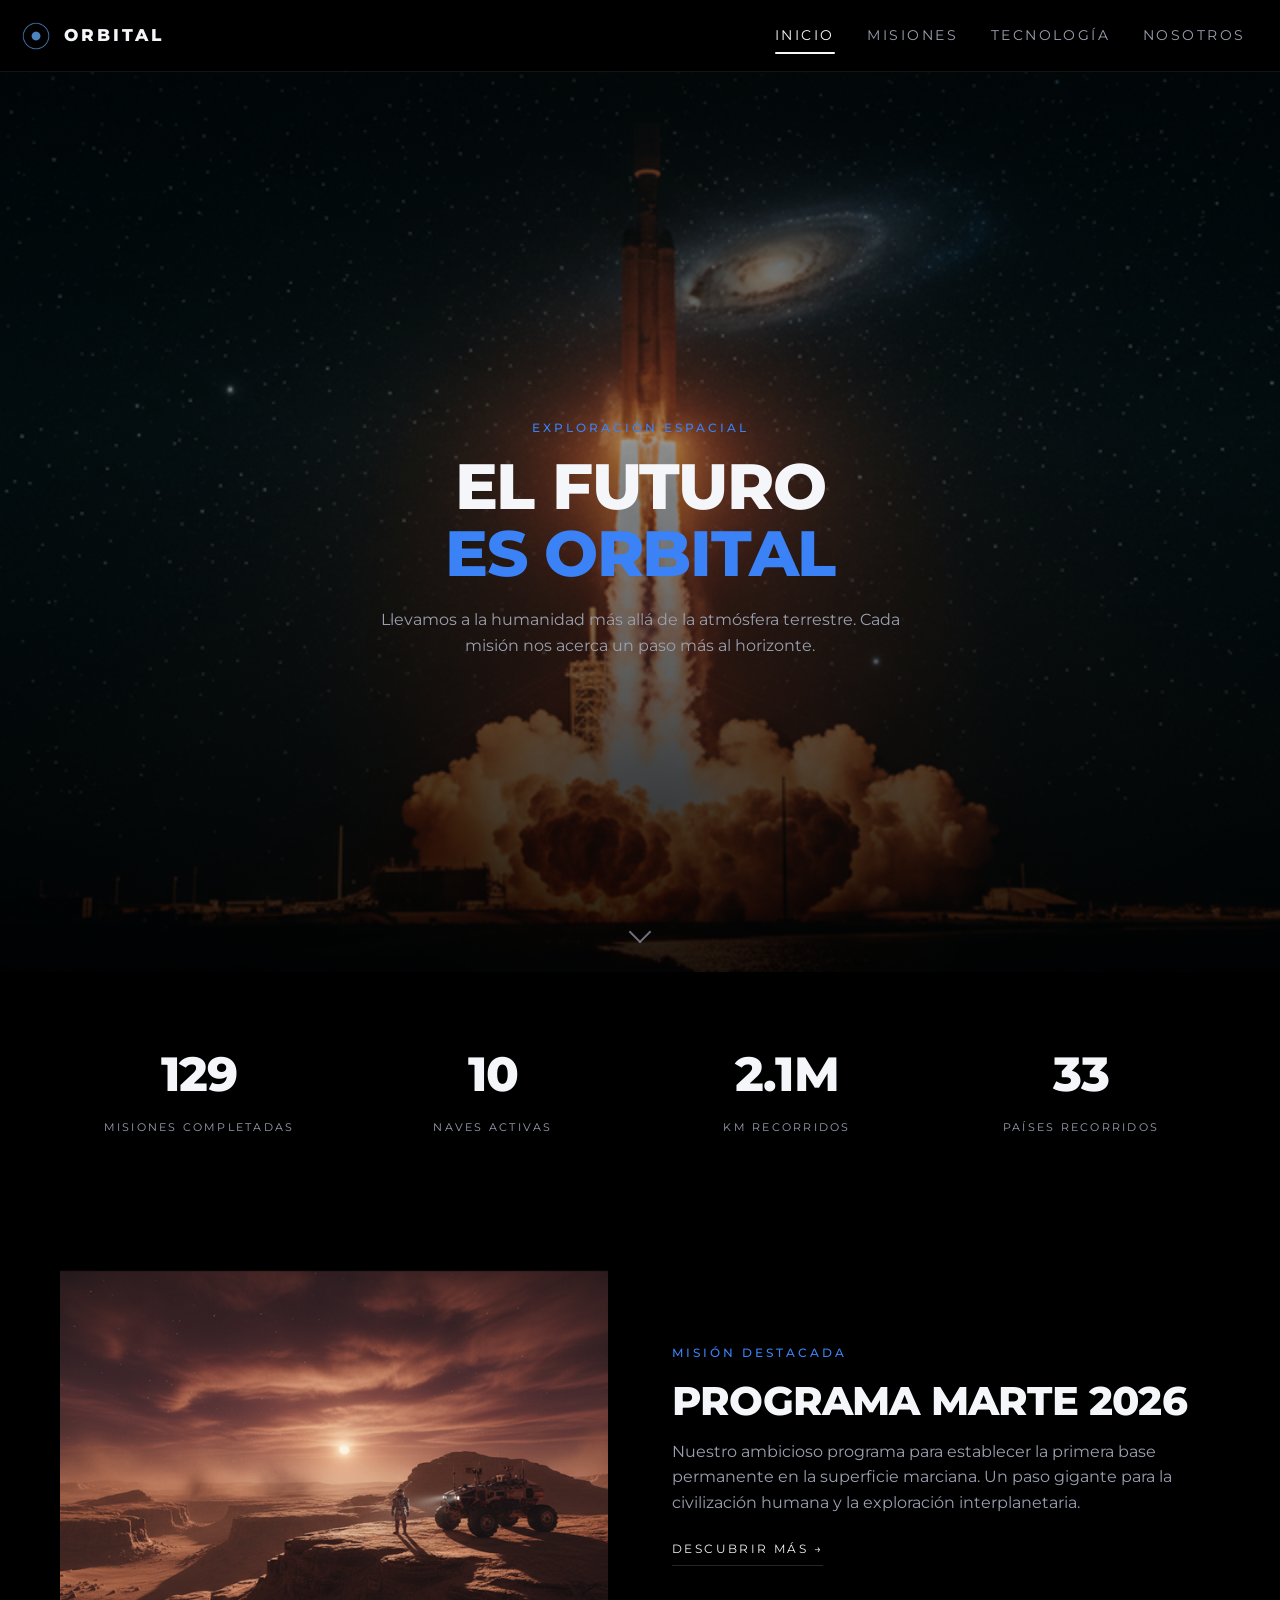
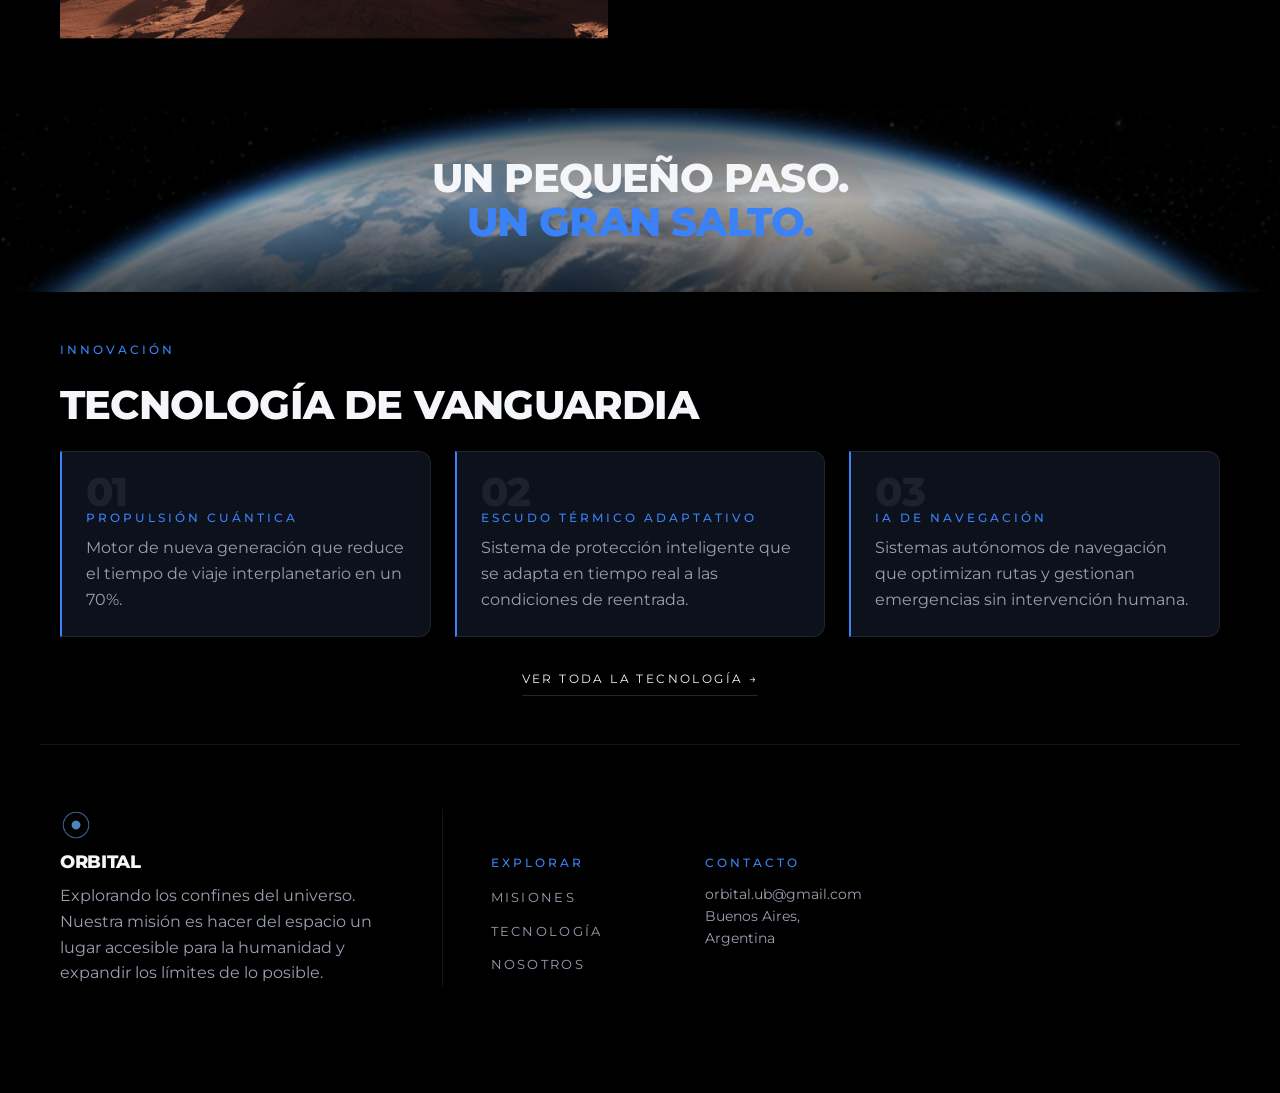
==== commit bee2d390: "Fix text margins on misiones/tecnologia pages and hero line break - Replace margin-left:0/auto confl" ====
--- a/index.html
+++ b/index.html
@@ -36,7 +36,7 @@
                 <img src="img/despegue.png" alt="despegue de una nave espacial">
             </figure>
             <h4>Exploración espacial</h4>
-            <h2>El futuro <span class="text-accent">es Orbital</span></h2>
+            <h2>El futuro<br><span class="text-accent">es Orbital</span></h2>
             <p>Llevamos a la humanidad más allá de la atmósfera terrestre.
                 Cada misión nos acerca un paso más al horizonte.</p>
         </section>
--- a/estilos.css
+++ b/estilos.css
@@ -1,12 +1,8 @@
 @import url('https://fonts.googleapis.com/css2?family=Montserrat:ital,wght@0,100..900;1,100..900&family=Roboto:ital,wght@0,100..900;1,100..900&display=swap');
 
-body {
-  font-family: "Montserrat", sans-serif;
-  background-color: rgb(0, 0, 0);
-  color: rgb(255, 249, 240);
-}
-
-/* variables */
+/* ==========================================
+  VARIABLES
+   ========================================== */
 :root {
   --color-bg: #000000;
   --color-bg-soft: #050810;
@@ -20,7 +16,7 @@
   --color-border: rgba(255, 255, 255, 0.08);
   --color-border-strong: rgba(255, 255, 255, 0.15);
 
-  /* Estados (misiones) */
+  /* estados misiones */
   --status-green: #22c55e;
   --status-yellow: #eab308;
   --status-blue: #3b82f6;
@@ -34,7 +30,6 @@
   --container: 1200px;
   --header-h: 72px;
 }
-
 *,
 *::before,
 *::after {
@@ -90,794 +85,7 @@
   border-radius: var(--radius);
 }
 
-/* tipografía */
-h1,
-h2,
-h3 {
-  font-family: var(--font-display);
-  font-weight: 800;
-  line-height: 1.05;
-  letter-spacing: -0.02em;
-  color: var(--color-text);
-  text-transform: uppercase;
-}
-
-h1 {
-  font-size: 1.1rem;
-  letter-spacing: 0.18em;
-}
-
-h2 {
-  font-size: clamp(2rem, 5.5vw, 4rem);
-}
-
-h3 {
-  font-size: clamp(1.5rem, 3vw, 2.25rem);
-}
-
-h4 {
-  font-family: var(--font-base);
-  font-size: 0.75rem;
-  font-weight: 500;
-  letter-spacing: 0.25em;
-  text-transform: uppercase;
-  color: var(--color-accent);
-}
-
-p {
-  color: var(--color-text-soft);
-}
-
-/* header */
-body>header {
-  position: fixed;
-  top: 0;
-  left: 0;
-  right: 0;
-  z-index: 100;
-  display: flex;
-  align-items: center;
-  gap: 0.75rem;
-  height: var(--header-h);
-  padding: 0 1.25rem;
-  background: rgba(0, 0, 0, 0.75);
-  backdrop-filter: blur(12px);
-  -webkit-backdrop-filter: blur(12px);
-  border-bottom: 1px solid var(--color-border);
-}
-
-body>header>#logo,
-body>header>#logom {
-  display: flex;
-  align-items: center;
-  flex: 0 0 32px;
-}
-
-body>header>#logo img,
-body>header>#logom img {
-  width: 32px;
-  height: 32px;
-  object-fit: contain;
-}
-
-body>header>h1 {
-  font-size: 1.05rem;
-  letter-spacing: 0.18em;
-  margin-right: auto;
-}
-
-/* nav principal */
-nav#principal {
-  position: relative;
-}
-
-nav#principal button {
-  font-size: 1.5rem;
-  line-height: 1;
-  padding: 0.4rem 0.6rem;
-  border-radius: 8px;
-  transition: background 0.2s;
-}
-
-nav#principal button:hover {
-  background: var(--color-border);
-}
-
-nav#principal ul {
-  display: none;
-  position: absolute;
-  top: calc(100% + 0.75rem);
-  right: 0;
-  min-width: 220px;
-  background: rgba(8, 12, 24, 0.98);
-  border: 1px solid var(--color-border);
-  border-radius: var(--radius);
-  padding: 0.5rem;
-  flex-direction: column;
-}
-
-nav#principal:focus-within ul,
-nav#principal ul.open {
-  display: flex;
-}
-
-nav#principal ul li a {
-  display: block;
-  padding: 0.6rem 0.9rem;
-  border-radius: 8px;
-  font-size: 0.85rem;
-  letter-spacing: 0.18em;
-  text-transform: uppercase;
-  color: var(--color-text-soft);
-  transition: background 0.2s, color 0.2s;
-}
-
-nav#principal ul li a:hover {
-  background: var(--color-border);
-  color: var(--color-text);
-}
-
-/* MAIN */
-main {
-  display: flex;
-  flex-direction: column;
-  padding-top: var(--header-h);
-}
-
-/* index*/
-main>section:first-of-type {
-  position: relative;
-  min-height: 100vh;
-  display: flex;
-  flex-direction: column;
-  align-items: center;
-  justify-content: center;
-  text-align: center;
-  padding: 4rem 1.25rem 2rem;
-  overflow: hidden;
-}
-
-#despeguei {
-  position: absolute;
-  inset: 0;
-  z-index: -1;
-}
-
-#despeguei img {
-  width: 100%;
-  height: 100%;
-  object-fit: cover;
-  object-position: center;
-  opacity: 0.85;
-}
-
-#despeguei::after {
-  content: "";
-  position: absolute;
-  inset: 0;
-  background: linear-gradient(180deg,
-      rgba(0, 0, 0, 0.55) 0%,
-      rgba(0, 0, 0, 0.2) 40%,
-      rgba(0, 0, 0, 0.85) 100%);
-}
-
-main>section:first-of-type h4 {
-  margin-bottom: 1rem;
-}
-
-main>section:first-of-type h2 {
-  margin-bottom: 1.25rem;
-}
-
-main>section:first-of-type p {
-  max-width: 520px;
-  color: var(--color-text-soft);
-}
-
-main>section:first-of-type::after {
-  content: "";
-  position: absolute;
-  bottom: 2rem;
-  left: 50%;
-  width: 16px;
-  height: 16px;
-  border-right: 2px solid var(--color-text-soft);
-  border-bottom: 2px solid var(--color-text-soft);
-  transform: translateX(-50%) rotate(45deg);
-  opacity: 0.7;
-}
-
-/* sección 2*/
-main>section:nth-of-type(2) {
-  display: flex;
-  flex-direction: column;
-}
-
-/* estadísticas*/
-main>section:nth-of-type(2)>ul {
-  display: flex;
-  flex-wrap: wrap;
-  justify-content: center;
-  gap: 2.5rem 1rem;
-  padding: 4rem 1.25rem;
-  max-width: var(--container);
-  width: 100%;
-  margin: 0 auto;
-  text-align: center;
-}
-
-main>section:nth-of-type(2)>ul li {
-  flex: 1 1 calc(50% - 1rem);
-  /* 2 columnas en mobile */
-  display: flex;
-  flex-direction: column;
-  gap: 0.4rem;
-  min-width: 120px;
-}
-
-main>section:nth-of-type(2)>ul li h4 {
-  font-family: var(--font-display);
-  font-size: clamp(2rem, 6vw, 3rem);
-  font-weight: 800;
-  color: var(--color-text);
-  letter-spacing: -0.02em;
-  text-transform: none;
-}
-
-main>section:nth-of-type(2)>ul li a {
-  font-size: 0.7rem;
-  letter-spacing: 0.2em;
-  text-transform: uppercase;
-  color: var(--color-text-soft);
-  cursor: default;
-}
-
-/*misión destacada*/
-main>section:nth-of-type(2)>section:nth-of-type(1) {
-  display: flex;
-  flex-direction: column;
-  gap: 2rem;
-  align-items: stretch;
-  padding: 3rem 1.25rem;
-  max-width: var(--container);
-  width: 100%;
-  margin: 0 auto;
-}
-
-#astronautai {
-  flex: 1 1 50%;
-}
-
-#astronautai img {
-  width: 100%;
-  aspect-ratio: 4 / 3;
-  object-fit: cover;
-  border-radius: var(--radius);
-}
-
-main>section:nth-of-type(2)>section:nth-of-type(1) article {
-  flex: 1 1 50%;
-  display: flex;
-  flex-direction: column;
-  justify-content: center;
-  gap: 1rem;
-}
-
-main>section:nth-of-type(2)>section:nth-of-type(1) article h2 {
-  font-size: clamp(1.75rem, 4vw, 2.5rem);
-  line-height: 1.1;
-}
-
-main>section:nth-of-type(2)>section:nth-of-type(1) article a {
-  margin-top: 0.5rem;
-  align-self: flex-start;
-  font-size: 0.75rem;
-  letter-spacing: 0.2em;
-  text-transform: uppercase;
-  color: var(--color-text);
-  border-bottom: 1px solid var(--color-border-strong);
-  padding-bottom: 0.4rem;
-  transition: color 0.2s, border-color 0.2s;
-}
-
-main>section:nth-of-type(2)>section:nth-of-type(1) article a:hover {
-  color: var(--color-accent);
-  border-color: var(--color-accent);
-}
-
-/*pequeño paso*/
-main>section:nth-of-type(2)>section:nth-of-type(2) {
-  position: relative;
-  display: flex;
-  align-items: center;
-  justify-content: center;
-  padding: 6rem 1.25rem;
-  text-align: center;
-  overflow: hidden;
-  margin-top: 4rem;
-}
-
-#tierrai {
-  position: absolute;
-  inset: 0;
-  z-index: -1;
-}
-
-#tierrai img {
-  width: 100%;
-  height: 100%;
-  object-fit: cover;
-  opacity: 0.9;
-}
-
-#tierrai::after {
-  content: "";
-  position: absolute;
-  inset: 0;
-  background: linear-gradient(180deg,
-      rgba(0, 0, 0, 0.6) 0%,
-      rgba(0, 0, 0, 0.2) 50%,
-      rgba(0, 0, 0, 0.6) 100%);
-}
-
-main>section:nth-of-type(2)>section:nth-of-type(2) h3 {
-  font-size: clamp(1.5rem, 5vw, 3rem);
-  text-transform: uppercase;
-  line-height: 1.15;
-}
-
-/* vanguardia */
-#vanguardia {
-  padding: 3rem 1.25rem;
-  max-width: var(--container);
-  width: 100%;
-  margin: 0 auto;
-  display: flex;
-  flex-direction: column;
-  gap: 1.5rem;
-}
-
-#vanguardia h4 {
-  margin-bottom: 0;
-}
-
-#vanguardia h2 {
-  font-size: clamp(1.75rem, 4vw, 2.5rem);
-  line-height: 1.1;
-}
-
-#vanguardia ul {
-  display: flex;
-  flex-direction: column;
-  gap: 1.5rem;
-}
-
-#vanguardia ul li {
-  display: flex;
-  flex-direction: column;
-  gap: 0.5rem;
-  padding: 1.5rem;
-  background: var(--color-card);
-  border-radius: var(--radius);
-  border: 1px solid var(--color-border);
-}
-
-#vanguardia>a {
-  align-self: flex-start;
-  font-size: 0.75rem;
-  letter-spacing: 0.2em;
-  text-transform: uppercase;
-  color: var(--color-text);
-  border-bottom: 1px solid var(--color-border-strong);
-  padding-bottom: 0.4rem;
-  transition: color 0.2s, border-color 0.2s;
-}
-
-#vanguardia>a:hover {
-  color: var(--color-accent);
-  border-color: var(--color-accent);
-}
-
-/* tierra */
-#ungransalto {
-  padding: 3rem 1.25rem;
-  width: 100%;
-  margin: 0;
-  display: flex;
-  flex-direction: column;
-  gap: 1.5rem;
-}
-
-#ungransalto h3 {
-  font-size: clamp(1.75rem, 4vw, 2.5rem);
-  line-height: 1.1;
-}
-
-/* TECNOLOGÍA - MOBILE FIRST */
-
-/* PÁGINA TECNOLOGÍA - MOBILE FIRST */
-
-.pag-tecnologia main {
-  padding-top: var(--header-h);
-}
-
-.pag-tecnologia main>h4,
-.pag-tecnologia main>h2,
-.pag-tecnologia main>p,
-.pag-tecnologia main>h3,
-.pag-tecnologia #misiont,
-.pag-tecnologia .cards-grid {
-  width: min(100% - 2.5rem, 1200px);
-  margin-left: auto;
-  margin-right: auto;
-}
-
-.pag-tecnologia main>h4 {
-  padding-top: 3.5rem;
-  margin-bottom: 0.8rem;
-  font-size: 0.7rem;
-  letter-spacing: 0.22em;
-}
-
-.pag-tecnologia main>h2 {
-  font-size: clamp(1.9rem, 10vw, 3.8rem);
-  line-height: 0.95;
-  margin-bottom: 1.2rem;
-  max-width: 520px;
-}
-
-.pag-tecnologia main>p {
-  font-size: 1rem;
-  line-height: 1.8;
-  max-width: 480px;
-  margin-bottom: 2.2rem;
-}
-
-.pag-tecnologia #misiont {
-  margin-bottom: 1.8rem;
-}
-
-.pag-tecnologia #misiont img {
-  width: 100%;
-  aspect-ratio: 4 / 3;
-  object-fit: cover;
-  border-radius: var(--radius);
-}
-
-.pag-tecnologia main>h3 {
-  font-size: clamp(1.4rem, 6vw, 2.4rem);
-  line-height: 1.05;
-  text-align: center;
-  margin-top: -7.5rem;
-  margin-bottom: 5rem;
-  position: relative;
-  z-index: 2;
-  color: var(--color-text);
-}
-
-.pag-tecnologia .cards-grid {
-  display: flex;
-  flex-direction: column;
-  gap: 1.8rem;
-  padding-bottom: 4.5rem;
-}
-
-.pag-tecnologia .card-tech {
-  background: #05070d;
-  border: 1px solid rgba(59, 130, 246, 0.12);
-  border-radius: 14px;
-  padding: 2.2rem 1.9rem;
-  min-height: 260px;
-  display: flex;
-  flex-direction: column;
-  gap: 1rem;
-}
-
-.pag-tecnologia .card-tech .icono {
-  width: 48px;
-  height: 48px;
-  border-radius: 10px;
-  background: rgba(59, 130, 246, 0.18);
-  color: var(--color-accent-soft);
-  display: flex;
-  align-items: center;
-  justify-content: center;
-  font-size: 1.5rem;
-  line-height: 1;
-}
-
-.pag-tecnologia .card-tech h4 {
-  font-size: 1.35rem;
-  line-height: 1.25;
-  font-weight: 800;
-  letter-spacing: 0;
-  text-transform: none;
-  color: var(--color-text);
-}
-
-.pag-tecnologia .card-tech p {
-  font-size: 1rem;
-  line-height: 1.75;
-  color: var(--color-text-soft);
-}
-
-/* TABLET */
-@media (min-width: 768px) {
-
-  .pag-tecnologia main>h4,
-  .pag-tecnologia main>h2,
-  .pag-tecnologia main>p {
-    width: min(100% - 4rem, 1200px);
-  }
-
-  .pag-tecnologia main>h2 {
-    max-width: 800px;
-  }
-
-  .pag-tecnologia main>p {
-    max-width: 620px;
-  }
-
-  .pag-tecnologia #misiont {
-    width: min(100% - 4rem, 1200px);
-  }
-
-  .pag-tecnologia #misiont img {
-    aspect-ratio: 16 / 7;
-  }
-
-  .pag-tecnologia main>h3 {
-    margin-top: -6rem;
-    margin-bottom: 5rem;
-  }
-
-  .pag-tecnologia .cards-grid {
-    width: min(100% - 4rem, 1200px);
-    display: grid;
-    grid-template-columns: repeat(2, 1fr);
-    gap: 1.5rem;
-  }
-}
-
-/* DESKTOP */
-@media (min-width: 1100px) {
-  .pag-tecnologia main>h4 {
-    padding-top: 5rem;
-  }
-
-  .pag-tecnologia .cards-grid {
-    grid-template-columns: repeat(3, 1fr);
-  }
-
-  .pag-tecnologia .card-tech {
-    min-height: 300px;
-    padding: 2.4rem;
-  }
-}
-
-/* FOOTER */
-footer {
-  display: flex;
-  flex-direction: column;
-  gap: 2.5rem;
-  padding: 4rem 1.25rem;
-  max-width: var(--container);
-  width: 100%;
-  margin: 0 auto;
-  border-top: 1px solid var(--color-border);
-}
-
-footer section {
-  display: flex;
-  flex-direction: column;
-  gap: 0.75rem;
-}
-
-footer #logo1 img {
-  width: 32px;
-  height: 32px;
-  object-fit: contain;
-}
-
-footer h3 {
-  font-size: 1.1rem;
-}
-
-footer nav#final ul {
-  display: flex;
-  flex-direction: column;
-  gap: 0.5rem;
-}
-
-footer nav#final ul li a {
-  font-size: 0.8rem;
-  letter-spacing: 0.18em;
-  text-transform: uppercase;
-  color: var(--color-text-soft);
-  transition: color 0.2s;
-}
-
-footer nav#final ul li a:hover {
-  color: var(--color-text);
-}
-
-footer address p {
-  font-size: 0.85rem;
-  color: var(--color-text-soft);
-}
-
-footer iframe {
-  width: 100%;
-  height: 220px;
-  border-radius: var(--radius);
-}
-
-/*PÁGINA MISIONES */
-
-.pag-misiones main>h4 {
-  padding-top: 3.5rem;
-  margin-bottom: 0.8rem;
-  text-align: center;
-  width: min(100% - 2.5rem, 1200px);
-  margin-left: auto;
-  margin-right: auto;
-}
-
-.pag-misiones main>h2 {
-  font-size: clamp(2.2rem, 10vw, 4rem);
-  line-height: 0.95;
-  text-align: center;
-  margin-bottom: 1.5rem;
-  width: min(100% - 2.5rem, 1200px);
-  margin-left: auto;
-  margin-right: auto;
-}
-
-.pag-misiones main>p {
-  text-align: center;
-  max-width: 520px;
-  margin: 0 auto 3rem;
-  padding: 0 1.25rem;
-  color: var(--color-text-soft);
-  line-height: 1.7;
-}
-
-.pag-misiones main>section {
-  display: flex;
-  flex-direction: column;
-  gap: 2rem;
-  width: min(100% - 2.5rem, 1200px);
-  margin: 0 auto;
-  padding-bottom: 4rem;
-}
-
-.pag-misiones main>section>article {
-  background: var(--color-card);
-  border: 1px solid var(--color-border);
-  border-radius: var(--radius-lg);
-  overflow: hidden;
-  display: flex;
-  flex-direction: column;
-  transition: border-color 0.3s, transform 0.3s;
-}
-
-.pag-misiones main>section>article:hover {
-  border-color: var(--color-border-strong);
-  transform: translateY(-4px);
-}
-
-.pag-misiones main>section>article figure {
-  position: relative;
-  width: 100%;
-  aspect-ratio: 4 / 3;
-  overflow: hidden;
-}
-
-.pag-misiones main>section>article figure img {
-  width: 100%;
-  height: 100%;
-  object-fit: cover;
-}
-
-.pag-misiones main>section>article figure figcaption {
-  position: absolute;
-  top: 1rem;
-  left: 1rem;
-  display: inline-flex;
-  align-items: center;
-  gap: 0.5rem;
-  padding: 0.4rem 0.85rem;
-  background: rgba(0, 0, 0, 0.7);
-  backdrop-filter: blur(8px);
-  -webkit-backdrop-filter: blur(8px);
-  border: 1px solid var(--color-border);
-  border-radius: 999px;
-  font-size: 0.7rem;
-  font-weight: 600;
-  letter-spacing: 0.12em;
-  text-transform: uppercase;
-  color: var(--color-text);
-}
-
-.pag-misiones main>section>article figure figcaption::before {
-  content: "";
-  width: 8px;
-  height: 8px;
-  border-radius: 50%;
-  background: var(--status-green);
-}
-
-.pag-misiones main>section>article figure figcaption.proximamente::before {
-  background: var(--status-yellow);
-}
-
-.pag-misiones main>section>article figure figcaption.en-desarrollo::before {
-  background: var(--status-blue);
-}
-
-.pag-misiones main>section>article figure figcaption.planificacion::before {
-  background: var(--status-purple);
-}
-
-.pag-misiones main>section>article figure figcaption.completada::before {
-  background: var(--status-green);
-}
-
-.pag-misiones main>section>article h3 {
-  font-size: 1.5rem;
-  padding: 1.5rem 1.25rem 0;
-  margin-bottom: 0.75rem;
-  display: flex;
-  justify-content: space-between;
-  align-items: baseline;
-  gap: 0.5rem;
-  text-align: left;
-}
-
-.pag-misiones main>section>article h3 small {
-  font-size: 0.7rem;
-  letter-spacing: 0.12em;
-  text-transform: uppercase;
-  color: var(--color-text-muted);
-  font-weight: 500;
-  flex-shrink: 0;
-}
-
-.pag-misiones main>section>article p {
-  padding: 0 1.25rem;
-  color: var(--color-text-soft);
-  font-size: 0.95rem;
-  line-height: 1.6;
-  text-align: left;
-}
-
-.pag-misiones main>section>article p:last-child {
-  padding-bottom: 1.75rem;
-}
-
-/* ==========================================
-   POTENCIACIÓN
-   ========================================== */
-
-/* texto de acento — azul */
-.text-accent {
-  color: var(--color-accent);
-}
-
-/* logon en header (nosotros) — mismo estilo que #logo */
-body>header>#logon {
-  display: flex;
-  align-items: center;
-  flex: 0 0 32px;
-}
-
-body>header>#logon img {
-  width: 32px;
-  height: 32px;
-  object-fit: contain;
-}
-
-/* starfield CSS puro — fondo fijo con estrellas via radial-gradients */
+/* starfield CSS puro */
 body::before {
   content: "";
   position: fixed;
@@ -917,39 +125,424 @@
     radial-gradient(1px 1px at 72% 48%, rgba(255, 255, 255, 0.38) 0%, transparent 100%);
 }
 
-/* flecha de scroll animada */
-@keyframes scroll-bounce {
-  0%, 100% {
-    opacity: 0.7;
-    transform: translateX(-50%) rotate(45deg) translateY(0);
-  }
-  50% {
-    opacity: 1;
-    transform: translateX(-50%) rotate(45deg) translateY(6px);
-  }
-}
-
-/* flecha de scroll — restaurada con animación */
-.pag-inicio main>section:first-of-type::after {
+/* ==========================================
+   TIPOGRAFÍA
+   ========================================== */
+h1,
+h2,
+h3 {
+  font-family: var(--font-display);
+  font-weight: 800;
+  line-height: 1.05;
+  letter-spacing: -0.02em;
+  color: var(--color-text);
+  text-transform: uppercase;
+}
+
+h1 {
+  font-size: 1.1rem;
+  letter-spacing: 0.18em;
+}
+
+h2 {
+  font-size: clamp(2rem, 5.5vw, 4rem);
+}
+
+h3 {
+  font-size: clamp(1.5rem, 3vw, 2.25rem);
+}
+
+h4 {
+  font-family: var(--font-base);
+  font-size: 0.75rem;
+  font-weight: 500;
+  letter-spacing: 0.25em;
+  text-transform: uppercase;
+  color: var(--color-accent);
+}
+
+p {
+  color: var(--color-text-soft);
+}
+
+.text-accent {
+  color: var(--color-accent);
+}
+
+/* ==========================================
+  HEADER
+   ========================================== */
+body>header {
+  position: fixed;
+  top: 0;
+  left: 0;
+  right: 0;
+  z-index: 100;
+  display: flex;
+  align-items: center;
+  gap: 0.75rem;
+  height: var(--header-h);
+  padding: 0 1.25rem;
+  background: rgba(0, 0, 0, 0.75);
+  backdrop-filter: blur(12px);
+  -webkit-backdrop-filter: blur(12px);
+  border-bottom: 1px solid var(--color-border);
+}
+
+body>header>#logo,
+body>header>#logom,
+body>header>#logon {
+  display: flex;
+  align-items: center;
+  flex: 0 0 32px;
+}
+
+body>header>#logo img,
+body>header>#logom img,
+body>header>#logon img {
+  width: 32px;
+  height: 32px;
+  object-fit: contain;
+}
+
+body>header>h1 {
+  font-size: 1.05rem;
+  letter-spacing: 0.18em;
+  margin-right: auto;
+}
+
+/* ==========================================
+  NAV PRINCIPAL
+   ========================================== */
+nav#principal {
+  position: relative;
+}
+
+nav#principal button {
+  font-size: 1.5rem;
+  line-height: 1;
+  padding: 0.4rem 0.6rem;
+  border-radius: 8px;
+  transition: background 0.2s;
+}
+
+nav#principal button:hover {
+  background: var(--color-border);
+}
+
+nav#principal ul {
+  display: none;
+  position: absolute;
+  top: calc(100% + 0.75rem);
+  right: 0;
+  min-width: 220px;
+  background: rgba(8, 12, 24, 0.98);
+  border: 1px solid var(--color-border);
+  border-radius: var(--radius);
+  padding: 0.5rem;
+  flex-direction: column;
+}
+
+nav#principal:focus-within ul,
+nav#principal ul.open {
+  display: flex;
+}
+
+nav#principal ul li a {
   display: block;
-  animation: scroll-bounce 1.8s ease-in-out infinite;
-}
-
-/* suprimir flecha en misiones */
+  padding: 0.6rem 0.9rem;
+  border-radius: 8px;
+  font-size: 0.85rem;
+  letter-spacing: 0.18em;
+  text-transform: uppercase;
+  color: var(--color-text-soft);
+  transition: background 0.2s, color 0.2s;
+}
+
+nav#principal ul li a:hover {
+  background: var(--color-border);
+  color: var(--color-text);
+}
+
+/* ==========================================
+  MAIN
+   ========================================== */
+main {
+  display: flex;
+  flex-direction: column;
+  padding-top: var(--header-h);
+}
+
+/* ==========================================
+  INDEX — HERO
+   ========================================== */
+main>section:first-of-type {
+  position: relative;
+  min-height: 100vh;
+  display: flex;
+  flex-direction: column;
+  align-items: stretch;
+  justify-content: center;
+  text-align: center;
+  padding: 4rem 1.25rem 2rem;
+  overflow: hidden;
+}
+
+#despeguei {
+  position: absolute;
+  inset: 0;
+  z-index: -1;
+}
+
+#despeguei img {
+  width: 100%;
+  height: 100%;
+  object-fit: cover;
+  object-position: center;
+  opacity: 0.85;
+}
+
+#despeguei::after {
+  content: "";
+  position: absolute;
+  inset: 0;
+  background: linear-gradient(180deg,
+      rgba(0, 0, 0, 0.55) 0%,
+      rgba(0, 0, 0, 0.2) 40%,
+      rgba(0, 0, 0, 0.85) 100%);
+}
+
+main>section:first-of-type h4 {
+  margin-bottom: 1rem;
+}
+
+main>section:first-of-type h2 {
+  margin-bottom: 1.25rem;
+}
+
+main>section:first-of-type p {
+  max-width: 520px;
+  margin: 0 auto;
+  color: var(--color-text-soft);
+}
+
+/* flecha de scroll (solo inicio) */
+main>section:first-of-type::after {
+  content: "";
+  position: absolute;
+  bottom: 2rem;
+  left: 50%;
+  width: 16px;
+  height: 16px;
+  border-right: 2px solid var(--color-text-soft);
+  border-bottom: 2px solid var(--color-text-soft);
+  transform: translateX(-50%) rotate(45deg);
+  opacity: 0.7;
+}
+
 .pag-misiones main>section:first-of-type::after {
   display: none;
 }
 
-/* números de estadísticas — color base */
+/* ==========================================
+   INDEX — ESTADÍSTICAS
+   ========================================== */
+main>section:nth-of-type(2) {
+  display: flex;
+  flex-direction: column;
+}
+
+main>section:nth-of-type(2)>ul {
+  display: flex;
+  flex-wrap: wrap;
+  justify-content: center;
+  gap: 2.5rem 1rem;
+  padding: 4rem 1.25rem;
+  max-width: var(--container);
+  width: 100%;
+  margin: 0 auto;
+  text-align: center;
+}
+
+main>section:nth-of-type(2)>ul li {
+  flex: 1 1 calc(50% - 1rem);
+  display: flex;
+  flex-direction: column;
+  gap: 0.4rem;
+  min-width: 120px;
+}
+
 main>section:nth-of-type(2)>ul li h4 {
+  font-family: var(--font-display);
+  font-size: clamp(2rem, 6vw, 3rem);
+  font-weight: 800;
   color: var(--color-text);
-}
-
-/* cards de vanguardia — borde accent + glow en hover */
+  letter-spacing: -0.02em;
+  text-transform: none;
+}
+
+main>section:nth-of-type(2)>ul li a {
+  font-size: 0.7rem;
+  letter-spacing: 0.2em;
+  text-transform: uppercase;
+  color: var(--color-text-soft);
+  cursor: default;
+}
+
+/* ==========================================
+   INDEX — MISIÓN DESTACADA
+   ========================================== */
+#programamarte {
+  display: flex;
+  flex-direction: column;
+  gap: 2rem;
+  align-items: stretch;
+  padding: 3rem 1.25rem;
+  max-width: var(--container);
+  width: 100%;
+  margin: 0 auto;
+}
+
+#astronautai {
+  flex: 1 1 50%;
+}
+
+#astronautai img {
+  width: 100%;
+  aspect-ratio: 4 / 3;
+  object-fit: cover;
+  border-radius: var(--radius);
+}
+
+#programamarte article {
+  flex: 1 1 50%;
+  display: flex;
+  flex-direction: column;
+  justify-content: center;
+  gap: 1rem;
+}
+
+#programamarte article h2 {
+  font-size: clamp(1.75rem, 4vw, 2.5rem);
+  line-height: 1.1;
+}
+
+#programamarte article a {
+  margin-top: 0.5rem;
+  align-self: flex-start;
+  font-size: 0.75rem;
+  letter-spacing: 0.2em;
+  text-transform: uppercase;
+  color: var(--color-text);
+  border-bottom: 1px solid var(--color-border-strong);
+  padding-bottom: 0.4rem;
+  transition: color 0.2s, border-color 0.2s;
+}
+
+#programamarte article a:hover {
+  color: var(--color-accent);
+  border-color: var(--color-accent);
+}
+
+/* ==========================================
+   INDEX — UN GRAN SALTO
+   ========================================== */
+#ungransalto {
+  position: relative;
+  display: flex;
+  flex-direction: column;
+  align-items: center;
+  justify-content: center;
+  gap: 1.5rem;
+  padding: 3rem 1.25rem;
+  width: 100%;
+  margin: 0;
+  text-align: center;
+  overflow: hidden;
+}
+
+#tierrai {
+  position: absolute;
+  inset: 0;
+  z-index: -1;
+}
+
+#tierrai img {
+  width: 100%;
+  height: 100%;
+  object-fit: cover;
+  opacity: 0.9;
+}
+
+#tierrai::after {
+  content: "";
+  position: absolute;
+  inset: 0;
+  background: linear-gradient(180deg,
+      rgba(0, 0, 0, 0.6) 0%,
+      rgba(0, 0, 0, 0.2) 50%,
+      rgba(0, 0, 0, 0.6) 100%);
+}
+
+#ungransalto h3 {
+  font-size: clamp(1.75rem, 4vw, 2.5rem);
+  line-height: 1.1;
+}
+
+#ungransalto h3 span {
+  color: var(--color-accent);
+}
+
+/* ==========================================
+   INDEX — VANGUARDIA
+   ========================================== */
+#vanguardia {
+  padding: 3rem 1.25rem;
+  max-width: var(--container);
+  width: 100%;
+  margin: 0 auto;
+  display: flex;
+  flex-direction: row;
+  flex-wrap: wrap;
+  gap: 1.5rem;
+}
+
+#vanguardia>h4,
+#vanguardia>h2,
+#vanguardia>ul {
+  flex: 0 0 100%;
+}
+
+#vanguardia h4 {
+  margin-bottom: 0;
+}
+
+#vanguardia h2 {
+  font-size: clamp(1.75rem, 4vw, 2.5rem);
+  line-height: 1.1;
+}
+
+#vanguardia ul {
+  display: flex;
+  flex-direction: column;
+  flex-wrap: nowrap;
+  gap: 1.5rem;
+  counter-reset: tech-counter;
+}
+
 #vanguardia ul li {
+  display: flex;
+  flex-direction: column;
+  gap: 0.5rem;
+  padding: 3.5rem 1.5rem 1.5rem;
+  background: var(--color-card);
+  border-radius: var(--radius);
+  border: 1px solid var(--color-border);
   border-left: 2px solid var(--color-accent);
   border-top-left-radius: 0;
   border-bottom-left-radius: 0;
+  counter-increment: tech-counter;
+  position: relative;
   transition: background 0.25s, box-shadow 0.25s, transform 0.25s;
 }
 
@@ -959,222 +552,359 @@
   transform: translateX(4px);
 }
 
-/* ==========================================
-   RESPONSIVE
-   ========================================== */
-
-@media (min-width: 768px) {
-
-  /* estadísticas en fila de 4 */
-  main>section:nth-of-type(2)>ul li {
-    flex: 1 1 calc(25% - 1rem);
-  }
-
-  /* misión destacada — imagen + texto lado a lado */
-  #programamarte {
-    flex-direction: row;
-    align-items: center;
-    gap: 4rem;
-  }
-
-  /* vanguardia — 2 columnas */
-  #vanguardia ul {
-    flex-direction: row;
-    flex-wrap: wrap;
-  }
-
-  #vanguardia ul li {
-    flex: 1 1 calc(50% - 0.75rem);
-  }
-
-  /* misiones — 2 columnas */
-  .pag-misiones main>section {
-    flex-direction: row;
-    flex-wrap: wrap;
-  }
-
-  .pag-misiones main>section>article {
-    flex: 1 1 calc(50% - 1rem);
-  }
-
-  /* footer — 3 columnas */
-  footer {
-    flex-direction: row;
-    flex-wrap: wrap;
-    align-items: flex-start;
-    gap: 2rem;
-  }
-
-  footer>section:first-child {
-    flex: 2;
-    min-width: 200px;
-  }
-
-  footer>section:nth-child(2),
-  footer>section:nth-child(3) {
-    flex: 1;
-    min-width: 120px;
-  }
-
-  footer>iframe {
-    flex: 1 1 100%;
-    height: 240px;
-  }
-}
-
-@media (min-width: 1100px) {
-
-  /* misiones — 3 columnas */
-  .pag-misiones main>section>article {
-    flex: 1 1 calc(33.333% - 1.5rem);
-  }
-
-  /* footer — fila completa con separador */
-  footer {
-    flex-wrap: nowrap;
-    align-items: flex-start;
-    gap: 3rem;
-  }
-
-  footer>section:first-child {
-    flex: 2;
-    border-right: 1px solid var(--color-border);
-    padding-right: 3rem;
-  }
-
-  footer>section:nth-child(2),
-  footer>section:nth-child(3) {
-    flex: 1;
-  }
-
-  footer>iframe {
-    flex: 1.5;
-    height: 220px;
-  }
-}
-
-/* ==========================================
-   TECNOLOGÍA — textos centrados
-   ========================================== */
-
-.pag-tecnologia main>h4,
-.pag-tecnologia main>h2,
-.pag-tecnologia main>p,
-.pag-tecnologia main>h3 {
-  text-align: center;
-}
-
-/* "Diseñado para lo imposible" más arriba sobre la imagen */
-.pag-tecnologia main>h3 {
-  margin-top: -10rem;
-  margin-bottom: 4rem;
-}
-
-@media (min-width: 768px) {
-  .pag-tecnologia main>h3 {
-    margin-top: -12rem;
-  }
-}
-
-@media (min-width: 1100px) {
-  .pag-tecnologia main>h3 {
-    margin-top: -16rem;
-  }
-}
-
-/* ==========================================
-   CAROUSEL — vanguardia
-   ========================================== */
-
-/* cancelar multi-columna del responsive */
-#vanguardia ul {
-  flex-direction: column;
-  flex-wrap: nowrap;
-}
-
-/* ocultar todos los items */
-#vanguardia ul li {
-  display: none;
-}
-
-/* mostrar solo el activo */
-#vanguardia ul li.carousel-active {
-  display: flex;
-  width: 100%;
-}
-
-/* controles del carousel */
-#vanguardia-nav {
-  display: flex;
-  align-items: center;
-  gap: 1.25rem;
-}
-
-#vanguardia-nav button {
-  display: flex;
-  align-items: center;
-  justify-content: center;
-  width: 40px;
-  height: 40px;
-  border-radius: 50%;
-  background: var(--color-card);
-  border: 1px solid var(--color-border);
-  color: var(--color-text);
-  font-size: 1rem;
-  cursor: pointer;
-  transition: background 0.2s, border-color 0.2s;
-}
-
-#vanguardia-nav button:hover {
-  background: var(--color-card-hover);
-  border-color: var(--color-accent);
-  color: var(--color-accent);
-}
-
-#vanguardia-counter {
-  font-size: 0.7rem;
-  letter-spacing: 0.2em;
-  color: var(--color-text-muted);
-  min-width: 3rem;
-  text-align: center;
-}
-
-/* vanguardia — link y nav en la misma fila */
-#vanguardia {
-  flex-direction: row;
-  flex-wrap: wrap;
-}
-
-#vanguardia>h4,
-#vanguardia>h2,
-#vanguardia>ul {
-  flex: 0 0 100%;
+#vanguardia ul li::before {
+  content: "0" counter(tech-counter);
+  position: absolute;
+  top: 1.25rem;
+  left: 1.5rem;
+  font-size: 2.5rem;
+  font-weight: 800;
+  color: rgba(255, 255, 255, 0.07);
+  line-height: 1;
+  letter-spacing: -0.02em;
+  font-family: var(--font-display);
+  pointer-events: none;
 }
 
 #vanguardia>a {
   order: 3;
   flex: 0 0 auto;
+  margin: 0.5rem auto 0;
+  align-self: center;
+  font-size: 0.75rem;
+  letter-spacing: 0.2em;
+  text-transform: uppercase;
+  color: var(--color-text);
+  border-bottom: 1px solid var(--color-border-strong);
+  padding-bottom: 0.4rem;
+  transition: color 0.2s, border-color 0.2s;
+}
+
+#vanguardia>a:hover {
+  color: var(--color-accent);
+  border-color: var(--color-accent);
+}
+
+#vanguardia-nav {
+  display: none;
+}
+
+/* ==========================================
+   FOOTER
+   ========================================== */
+footer {
+  display: flex;
+  flex-direction: column;
+  gap: 2.5rem;
+  padding: 4rem 1.25rem;
+  max-width: var(--container);
+  width: 100%;
+  margin: 0 auto;
+  border-top: 1px solid var(--color-border);
+}
+
+footer section {
+  display: flex;
+  flex-direction: column;
+  gap: 0.75rem;
+}
+
+footer #logo1 img {
+  width: 32px;
+  height: 32px;
+  object-fit: contain;
+}
+
+footer h3 {
+  font-size: 1.1rem;
+}
+
+footer nav#final ul {
+  display: flex;
+  flex-direction: column;
+  gap: 0.5rem;
+}
+
+footer nav#final ul li a {
+  font-size: 0.8rem;
+  letter-spacing: 0.18em;
+  text-transform: uppercase;
+  color: var(--color-text-soft);
+  transition: color 0.2s;
+}
+
+footer nav#final ul li a:hover {
+  color: var(--color-text);
+}
+
+footer address p {
+  font-size: 0.85rem;
+  color: var(--color-text-soft);
+}
+
+footer iframe {
+  width: 100%;
+  height: 220px;
+  border-radius: var(--radius);
+}
+
+/* ==========================================
+   PÁGINA MISIONES
+   ========================================== */
+.pag-misiones main>h4 {
+  padding-top: 3.5rem;
+  margin-bottom: 0.8rem;
+  text-align: left;
+  padding-left: 1.25rem;
+  padding-right: 1.25rem;
+}
+
+.pag-misiones main>h2 {
+  font-size: clamp(2.2rem, 10vw, 4rem);
+  line-height: 0.95;
+  text-align: left;
+  margin-bottom: 1.5rem;
+  padding-left: 1.25rem;
+  padding-right: 1.25rem;
+}
+
+.pag-misiones main>p {
+  text-align: left;
+  max-width: 520px;
+  margin: 0 0 3rem;
+  padding: 0 1.25rem;
+  color: var(--color-text-soft);
+  line-height: 1.7;
+}
+
+.pag-misiones main>section {
+  display: flex;
+  flex-direction: column;
+  gap: 2rem;
+  width: min(100% - 2.5rem, 1200px);
+  margin: 0 auto;
+  padding-bottom: 4rem;
+}
+
+.pag-misiones main>section>article {
+  background: var(--color-card);
+  border: 1px solid var(--color-border);
+  border-radius: var(--radius-lg);
+  overflow: hidden;
+  display: flex;
+  flex-direction: column;
+  transition: border-color 0.3s, transform 0.3s;
+}
+
+.pag-misiones main>section>article:hover {
+  border-color: var(--color-border-strong);
+  transform: translateY(-4px);
+}
+
+.pag-misiones main>section>article figure {
+  position: relative;
+  width: 100%;
+  aspect-ratio: 4 / 3;
+  overflow: hidden;
+}
+
+.pag-misiones main>section>article figure img {
+  width: 100%;
+  height: 100%;
+  object-fit: cover;
+}
+
+.pag-misiones main>section>article figure figcaption {
+  position: absolute;
+  top: 1rem;
+  left: 1rem;
+  display: inline-flex;
+  align-items: center;
+  gap: 0.5rem;
+  padding: 0.4rem 0.85rem;
+  background: rgba(0, 0, 0, 0.7);
+  backdrop-filter: blur(8px);
+  -webkit-backdrop-filter: blur(8px);
+  border: 1px solid var(--color-border);
+  border-radius: 999px;
+  font-size: 0.7rem;
+  font-weight: 600;
+  letter-spacing: 0.12em;
+  text-transform: uppercase;
+  color: var(--color-text);
+}
+
+.pag-misiones main>section>article figure figcaption::before {
+  content: "";
+  width: 8px;
+  height: 8px;
+  border-radius: 50%;
+  background: var(--status-green);
+}
+
+.pag-misiones main>section>article figure figcaption.proximamente::before {
+  background: var(--status-yellow);
+}
+
+.pag-misiones main>section>article figure figcaption.en-desarrollo::before {
+  background: var(--status-blue);
+}
+
+.pag-misiones main>section>article figure figcaption.planificacion::before {
+  background: var(--status-purple);
+}
+
+.pag-misiones main>section>article figure figcaption.completada::before {
+  background: var(--status-green);
+}
+
+.pag-misiones main>section>article h3 {
+  font-size: 1.5rem;
+  padding: 1.5rem 1.25rem 0;
+  margin-bottom: 0.75rem;
+  display: flex;
+  justify-content: space-between;
+  align-items: baseline;
+  gap: 0.5rem;
+  text-align: left;
+}
+
+.pag-misiones main>section>article h3 small {
+  font-size: 0.7rem;
+  letter-spacing: 0.12em;
+  text-transform: uppercase;
+  color: var(--color-text-muted);
+  font-weight: 500;
+  flex-shrink: 0;
+}
+
+.pag-misiones main>section>article p {
+  padding: 0 1.25rem;
+  color: var(--color-text-soft);
+  font-size: 0.95rem;
+  line-height: 1.6;
+  text-align: left;
+}
+
+.pag-misiones main>section>article p:last-child {
+  padding-bottom: 1.75rem;
+}
+
+/* ==========================================
+   PÁGINA TECNOLOGÍA
+   ========================================== */
+.pag-tecnologia main>h3,
+.pag-tecnologia #misiont,
+.pag-tecnologia .cards-grid {
+  width: min(100% - 2.5rem, 1200px);
+  margin-left: auto;
   margin-right: auto;
-  margin-top: 0;
-  align-self: center;
-}
-
-#vanguardia-nav {
-  order: 4;
-  flex: 0 0 auto;
-  margin-top: 0;
-}
-
-/* footer — headings alineados: padding-top compensa el logo en col 1 */
+}
+
+.pag-tecnologia main>h4 {
+  padding-top: 3.5rem;
+  padding-left: 1.25rem;
+  padding-right: 1.25rem;
+  margin-bottom: 0.8rem;
+  font-size: 0.7rem;
+  letter-spacing: 0.22em;
+  text-align: left;
+}
+
+.pag-tecnologia main>h2 {
+  font-size: clamp(1.9rem, 10vw, 3.8rem);
+  line-height: 0.95;
+  margin-bottom: 1.2rem;
+  padding-left: 1.25rem;
+  padding-right: 1.25rem;
+  max-width: 520px;
+  text-align: left;
+}
+
+.pag-tecnologia main>p {
+  font-size: 1rem;
+  line-height: 1.8;
+  padding-left: 1.25rem;
+  padding-right: 1.25rem;
+  max-width: 480px;
+  margin-bottom: 2.2rem;
+  text-align: left;
+}
+
+.pag-tecnologia #misiont {
+  margin-bottom: 1.8rem;
+}
+
+.pag-tecnologia #misiont img {
+  width: 100%;
+  aspect-ratio: 4 / 3;
+  object-fit: cover;
+  border-radius: var(--radius);
+}
+
+.pag-tecnologia main>h3 {
+  font-size: clamp(1.4rem, 6vw, 2.4rem);
+  line-height: 1.05;
+  text-align: center;
+  margin-top: -10rem;
+  margin-bottom: 4rem;
+  position: relative;
+  z-index: 2;
+  color: var(--color-text);
+}
+
+.pag-tecnologia .cards-grid {
+  display: flex;
+  flex-direction: column;
+  gap: 1.8rem;
+  padding-bottom: 4.5rem;
+}
+
+.pag-tecnologia .card-tech {
+  background: #05070d;
+  border: 1px solid rgba(59, 130, 246, 0.12);
+  border-radius: 14px;
+  padding: 2.2rem 1.9rem;
+  min-height: 260px;
+  display: flex;
+  flex-direction: column;
+  gap: 1rem;
+}
+
+.pag-tecnologia .card-tech .icono {
+  width: 48px;
+  height: 48px;
+  border-radius: 10px;
+  background: rgba(59, 130, 246, 0.18);
+  color: var(--color-accent-soft);
+  display: flex;
+  align-items: center;
+  justify-content: center;
+  font-size: 1.5rem;
+  line-height: 1;
+}
+
+.pag-tecnologia .card-tech h4 {
+  font-size: 1.35rem;
+  line-height: 1.25;
+  font-weight: 800;
+  letter-spacing: 0;
+  text-transform: none;
+  color: var(--color-text);
+}
+
+.pag-tecnologia .card-tech p {
+  font-size: 1rem;
+  line-height: 1.75;
+  color: var(--color-text-soft);
+}
+
+/* ==========================================
+   RESPONSIVE — 768px
+   ========================================== */
 @media (min-width: 768px) {
-  footer>section:nth-child(2),
-  footer>section:nth-child(3) {
-    padding-top: calc(32px + 0.75rem);
-  }
-}
-
-/* nav desktop — barra horizontal, sin hamburgesa */
-@media (min-width: 768px) {
+
+  /* nav desktop — barra horizontal */
   nav#principal button {
     display: none;
   }
@@ -1193,7 +923,6 @@
     gap: 0.25rem;
   }
 
-  /* link activo — subrayado blanco */
   nav#principal ul li a.active {
     color: var(--color-text);
     position: relative;
@@ -1209,64 +938,92 @@
     background: var(--color-text);
     border-radius: 1px;
   }
-}
-
-/* ==========================================
-   DISEÑO REFERENCIA — vanguardia sin carousel
-   ========================================== */
-
-/* segunda línea del h3 en azul */
-#ungransalto h3 span {
-  color: var(--color-accent);
-}
-
-/* ocultar controles del carousel */
-#vanguardia-nav {
-  display: none;
-}
-
-/* mostrar todas las cards y numerarlas (mobile first) */
-#vanguardia ul {
-  counter-reset: tech-counter;
-  flex-direction: column;
-  flex-wrap: nowrap;
-}
-
-#vanguardia ul li {
-  display: flex;
-  counter-increment: tech-counter;
-  position: relative;
-  padding-top: 3.5rem;
-}
-
-#vanguardia ul li.carousel-active {
-  width: auto;
-}
-
-#vanguardia ul li::before {
-  content: "0" counter(tech-counter);
-  position: absolute;
-  top: 1.25rem;
-  left: 1.5rem;
-  font-size: 2.5rem;
-  font-weight: 800;
-  color: rgba(255, 255, 255, 0.07);
-  line-height: 1;
-  letter-spacing: -0.02em;
-  font-family: var(--font-display);
-  pointer-events: none;
-}
-
-/* link centrado debajo de las cards */
-#vanguardia>a {
-  order: 3;
-  flex: 0 0 auto;
-  margin: 0.5rem auto 0;
-  align-self: center;
-}
-
-/* 3 columnas en desktop */
+
+  /* estadísticas en fila de 4 */
+  main>section:nth-of-type(2)>ul li {
+    flex: 1 1 calc(25% - 1rem);
+  }
+
+  /* misión destacada — fila */
+  #programamarte {
+    flex-direction: row;
+    align-items: center;
+    gap: 4rem;
+  }
+
+  /* misiones — 2 columnas */
+  .pag-misiones main>section {
+    flex-direction: row;
+    flex-wrap: wrap;
+  }
+
+  .pag-misiones main>section>article {
+    flex: 1 1 calc(50% - 1rem);
+  }
+
+  /* footer — 3 columnas */
+  footer {
+    flex-direction: row;
+    flex-wrap: wrap;
+    align-items: flex-start;
+    gap: 2rem;
+  }
+
+  footer>section:first-child {
+    flex: 2;
+    min-width: 200px;
+  }
+
+  footer>section:nth-child(2),
+  footer>section:nth-child(3) {
+    flex: 1;
+    min-width: 120px;
+    padding-top: calc(32px + 0.75rem);
+  }
+
+  footer>iframe {
+    flex: 1 1 100%;
+    height: 240px;
+  }
+
+  /* tecnología */
+  .pag-tecnologia main>h4,
+  .pag-tecnologia main>h2,
+  .pag-tecnologia main>p,
+  .pag-tecnologia #misiont {
+    width: min(100% - 4rem, 1200px);
+  }
+
+  .pag-tecnologia main>h2 {
+    max-width: 800px;
+  }
+
+  .pag-tecnologia main>p {
+    max-width: 620px;
+  }
+
+  .pag-tecnologia #misiont img {
+    aspect-ratio: 16 / 7;
+  }
+
+  .pag-tecnologia main>h3 {
+    margin-top: -12rem;
+  }
+
+  .pag-tecnologia .cards-grid {
+    width: min(100% - 4rem, 1200px);
+    display: grid;
+    grid-template-columns: repeat(2, 1fr);
+    gap: 1.5rem;
+  }
+}
+
+/* ==========================================
+   RESPONSIVE — 900px
+   ========================================== */
 @media (min-width: 900px) {
+
+  /* vanguardia — 3 columnas */
   #vanguardia ul {
     flex-direction: row;
   }
@@ -1274,4 +1031,56 @@
   #vanguardia ul li {
     flex: 1;
   }
+}
+
+/* ==========================================
+   RESPONSIVE — 1100px
+   ========================================== */
+@media (min-width: 1100px) {
+
+  /* misiones — 3 columnas */
+  .pag-misiones main>section>article {
+    flex: 1 1 calc(33.333% - 1.5rem);
+  }
+
+  /* footer — fila sin wrap */
+  footer {
+    flex-wrap: nowrap;
+    align-items: flex-start;
+    gap: 3rem;
+  }
+
+  footer>section:first-child {
+    flex: 2;
+    border-right: 1px solid var(--color-border);
+    padding-right: 3rem;
+  }
+
+  footer>section:nth-child(2),
+  footer>section:nth-child(3) {
+    flex: 1;
+  }
+
+  footer>iframe {
+    flex: 1.5;
+    height: 220px;
+  }
+
+  /* tecnología */
+  .pag-tecnologia main>h4 {
+    padding-top: 5rem;
+  }
+
+  .pag-tecnologia main>h3 {
+    margin-top: -16rem;
+  }
+
+  .pag-tecnologia .cards-grid {
+    grid-template-columns: repeat(3, 1fr);
+  }
+
+  .pag-tecnologia .card-tech {
+    min-height: 300px;
+    padding: 2.4rem;
+  }
 }
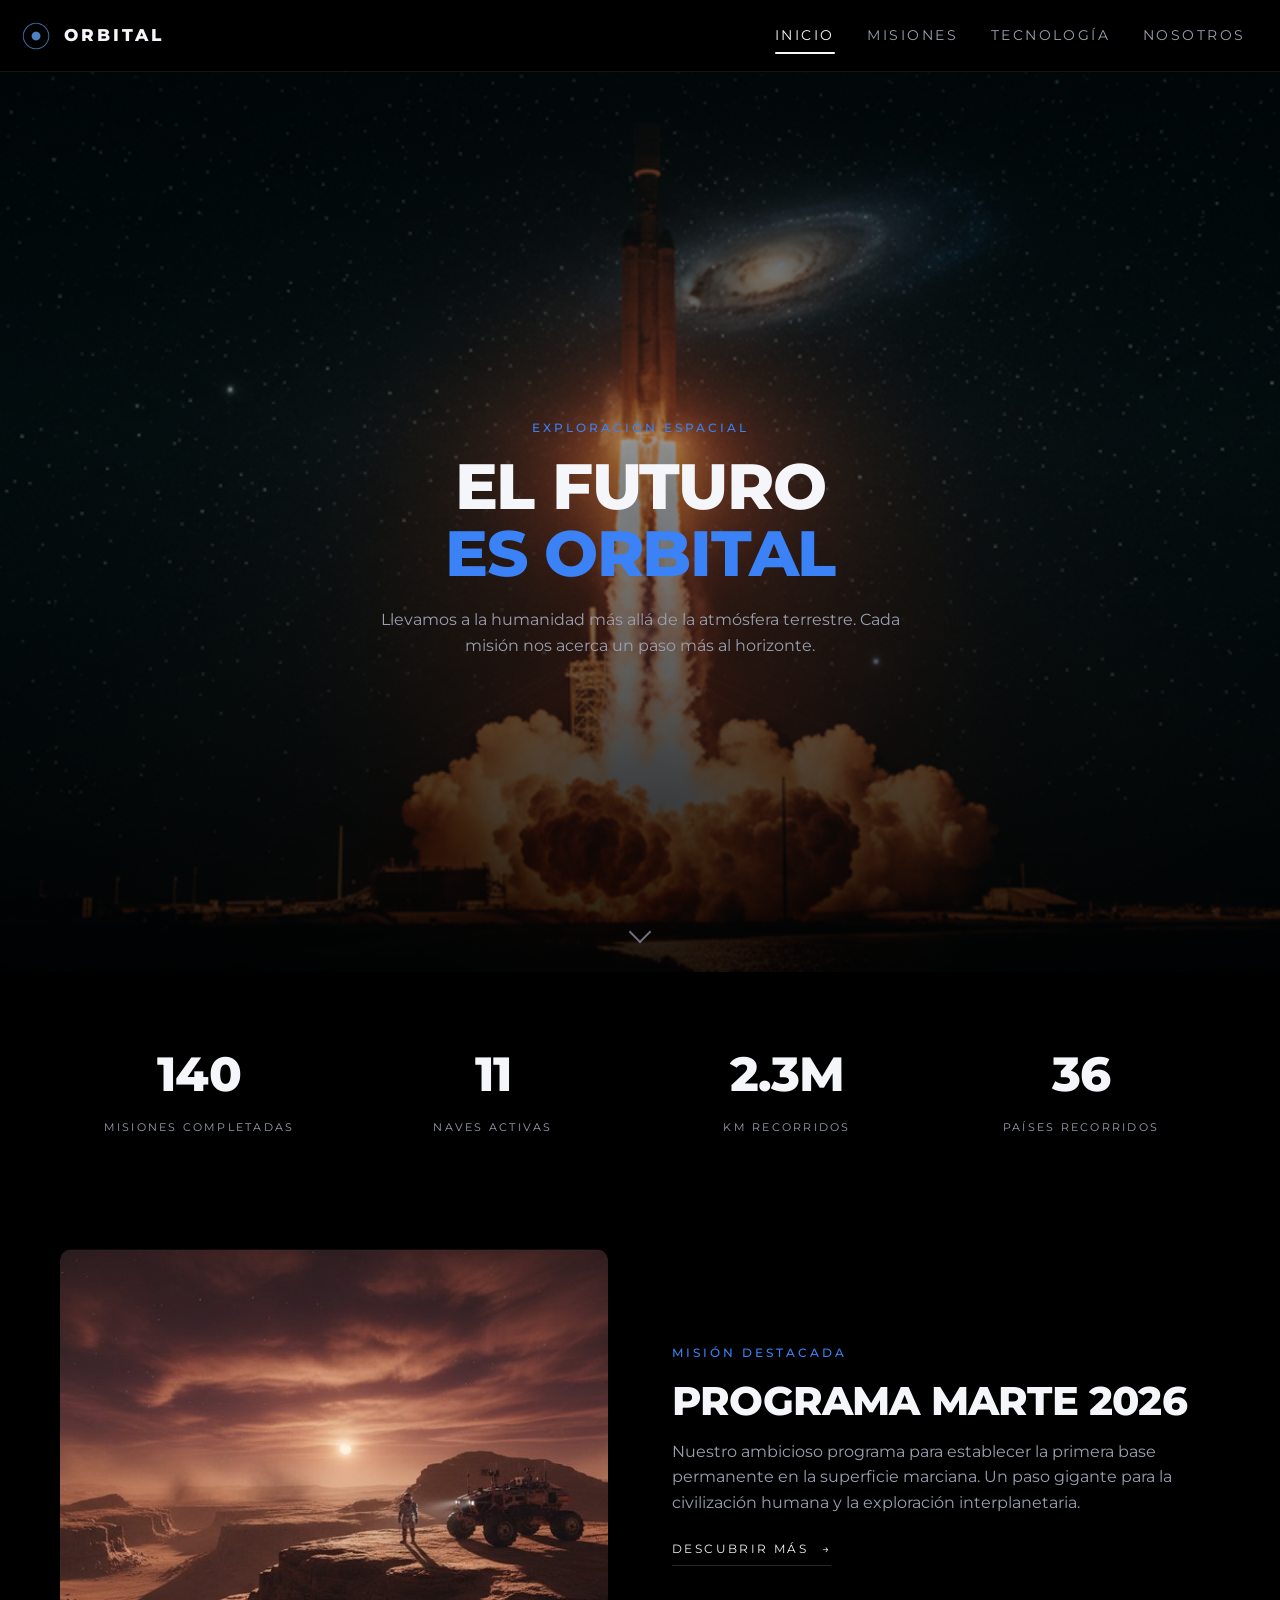
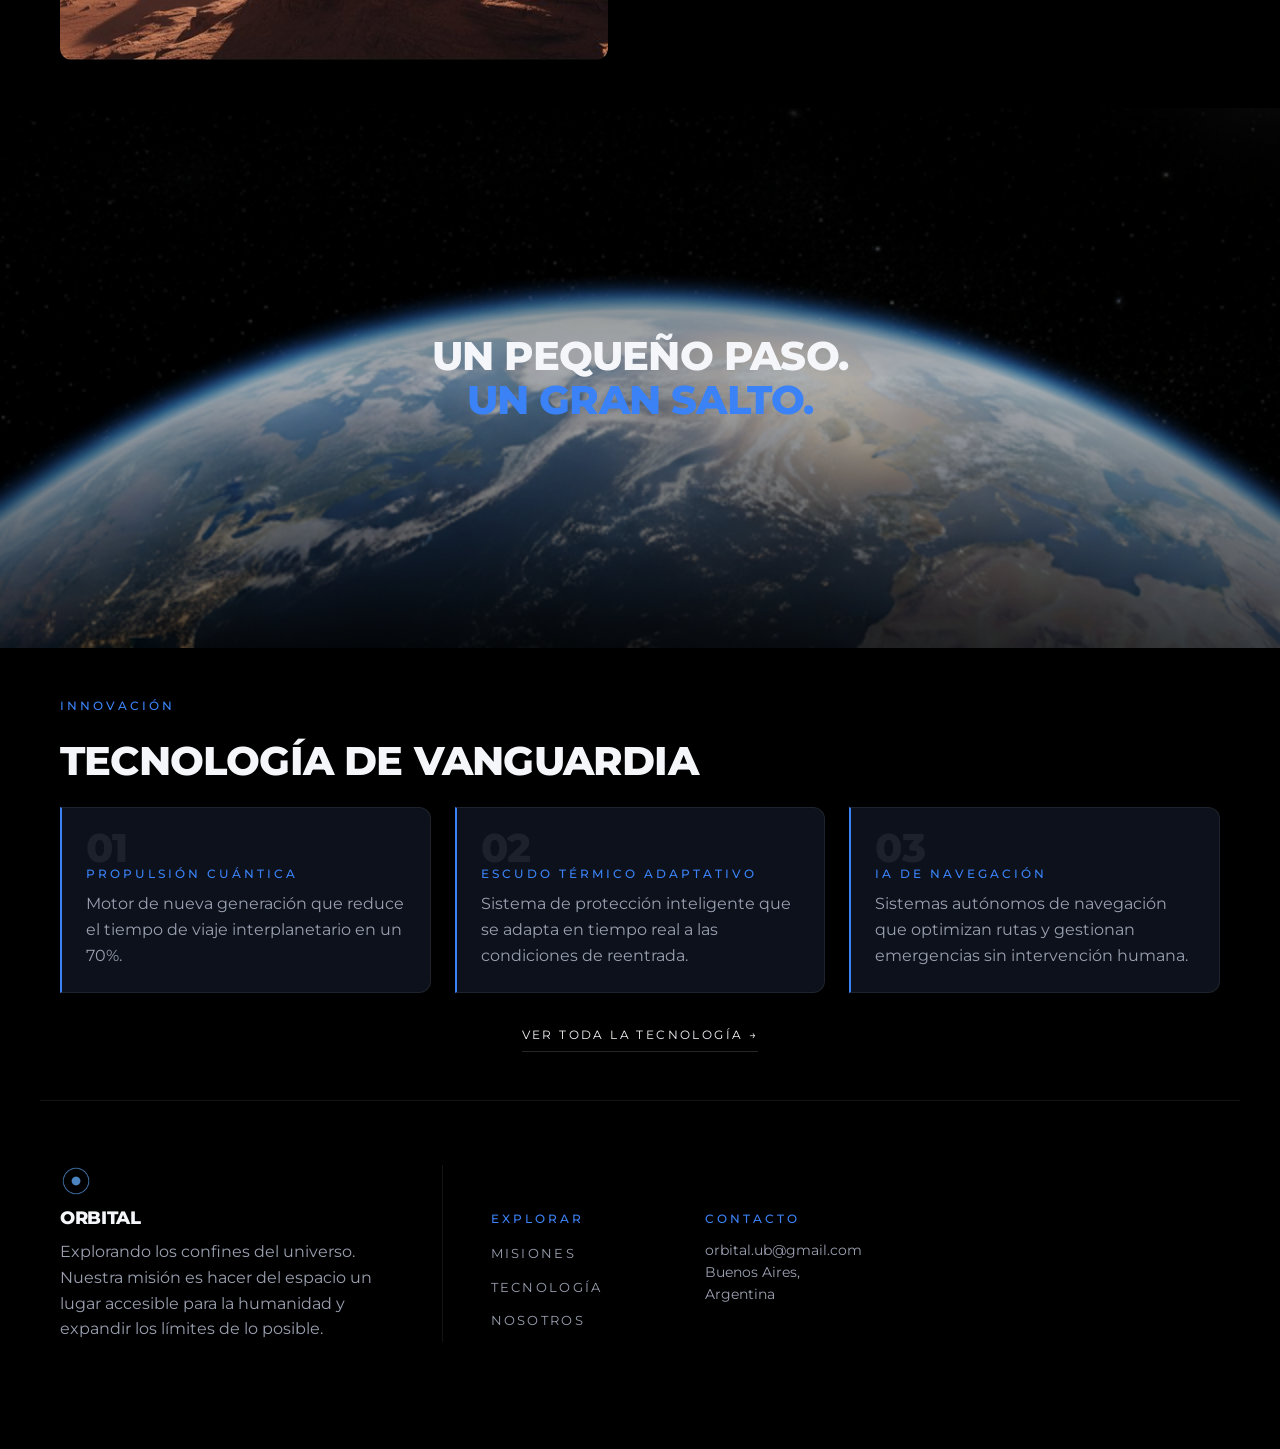
==== commit 51690e73: "flecha index" ====
--- a/index.html
+++ b/index.html
@@ -69,7 +69,7 @@
                         en la superficie marciana. Un paso gigante para la civilización humana
                         y la exploración interplanetaria.
                     </p>
-                    <a href="misiones.html">Descubrir más →</a>
+                    <a href="misiones.html">Descubrir más </a>
                 </article>
             </section>
             <section id="ungransalto">
--- a/estilos.css
+++ b/estilos.css
@@ -40,12 +40,13 @@
 
 html {
   scroll-behavior: smooth;
+  background: var(--color-bg);
 }
 
 body {
   font-family: var(--font-base);
   font-weight: 400;
-  background: var(--color-bg);
+  background: transparent;
   color: var(--color-text);
   line-height: 1.6;
   -webkit-font-smoothing: antialiased;
@@ -444,6 +445,17 @@
   border-color: var(--color-accent);
 }
 
+#programamarte article a::after {
+  content: "→";
+  margin-left: 0.5rem;
+  display: inline-block;
+  transition: transform 0.2s;
+}
+
+#programamarte article a:hover::after {
+  transform: translateX(4px);
+}
+
 /* ==========================================
    INDEX — UN GRAN SALTO
    ========================================== */
@@ -459,6 +471,7 @@
   margin: 0;
   text-align: center;
   overflow: hidden;
+  min-height: clamp(360px, 60vh, 600px); 
 }
 
 #tierrai {
@@ -651,28 +664,35 @@
 /* ==========================================
    PÁGINA MISIONES
    ========================================== */
+
+/* main como contenedor centrado */
+.pag-misiones main,
+.pag-tecnologia main {
+  max-width: var(--container);
+  width: 100%;
+  margin-left: auto;
+  margin-right: auto;
+  padding-left: 1.25rem;
+  padding-right: 1.25rem;
+}
+
 .pag-misiones main>h4 {
   padding-top: 3.5rem;
   margin-bottom: 0.8rem;
   text-align: left;
-  padding-left: 1.25rem;
-  padding-right: 1.25rem;
 }
 
 .pag-misiones main>h2 {
-  font-size: clamp(2.2rem, 10vw, 4rem);
+  font-size: clamp(2.5rem, 10vw, 5rem);
   line-height: 0.95;
   text-align: left;
   margin-bottom: 1.5rem;
-  padding-left: 1.25rem;
-  padding-right: 1.25rem;
 }
 
 .pag-misiones main>p {
   text-align: left;
   max-width: 520px;
   margin: 0 0 3rem;
-  padding: 0 1.25rem;
   color: var(--color-text-soft);
   line-height: 1.7;
 }
@@ -681,8 +701,6 @@
   display: flex;
   flex-direction: column;
   gap: 2rem;
-  width: min(100% - 2.5rem, 1200px);
-  margin: 0 auto;
   padding-bottom: 4rem;
 }
 
@@ -793,18 +811,8 @@
 /* ==========================================
    PÁGINA TECNOLOGÍA
    ========================================== */
-.pag-tecnologia main>h3,
-.pag-tecnologia #misiont,
-.pag-tecnologia .cards-grid {
-  width: min(100% - 2.5rem, 1200px);
-  margin-left: auto;
-  margin-right: auto;
-}
-
 .pag-tecnologia main>h4 {
   padding-top: 3.5rem;
-  padding-left: 1.25rem;
-  padding-right: 1.25rem;
   margin-bottom: 0.8rem;
   font-size: 0.7rem;
   letter-spacing: 0.22em;
@@ -812,26 +820,26 @@
 }
 
 .pag-tecnologia main>h2 {
-  font-size: clamp(1.9rem, 10vw, 3.8rem);
+  font-size: clamp(2.5rem, 10vw, 5rem);
   line-height: 0.95;
   margin-bottom: 1.2rem;
-  padding-left: 1.25rem;
-  padding-right: 1.25rem;
-  max-width: 520px;
   text-align: left;
 }
 
 .pag-tecnologia main>p {
   font-size: 1rem;
   line-height: 1.8;
-  padding-left: 1.25rem;
-  padding-right: 1.25rem;
-  max-width: 480px;
+  max-width: 520px;
   margin-bottom: 2.2rem;
+  color: var(--color-text-soft);
   text-align: left;
 }
 
+/* imagen full-width: sale del contenedor con márgenes negativos */
 .pag-tecnologia #misiont {
+  width: calc(100% + 2.5rem);
+  margin-left: -1.25rem;
+  margin-right: -1.25rem;
   margin-bottom: 1.8rem;
 }
 
@@ -986,14 +994,14 @@
     height: 240px;
   }
 
+  /* misiones + tecnología — más padding a partir de tablet */
+  .pag-misiones main,
+  .pag-tecnologia main {
+    padding-left: 2rem;
+    padding-right: 2rem;
+  }
+
   /* tecnología */
-  .pag-tecnologia main>h4,
-  .pag-tecnologia main>h2,
-  .pag-tecnologia main>p,
-  .pag-tecnologia #misiont {
-    width: min(100% - 4rem, 1200px);
-  }
-
   .pag-tecnologia main>h2 {
     max-width: 800px;
   }
@@ -1002,6 +1010,13 @@
     max-width: 620px;
   }
 
+  /* bleed actualizado para 2rem de padding */
+  .pag-tecnologia #misiont {
+    width: calc(100% + 4rem);
+    margin-left: -2rem;
+    margin-right: -2rem;
+  }
+
   .pag-tecnologia #misiont img {
     aspect-ratio: 16 / 7;
   }
@@ -1011,7 +1026,6 @@
   }
 
   .pag-tecnologia .cards-grid {
-    width: min(100% - 4rem, 1200px);
     display: grid;
     grid-template-columns: repeat(2, 1fr);
     gap: 1.5rem;
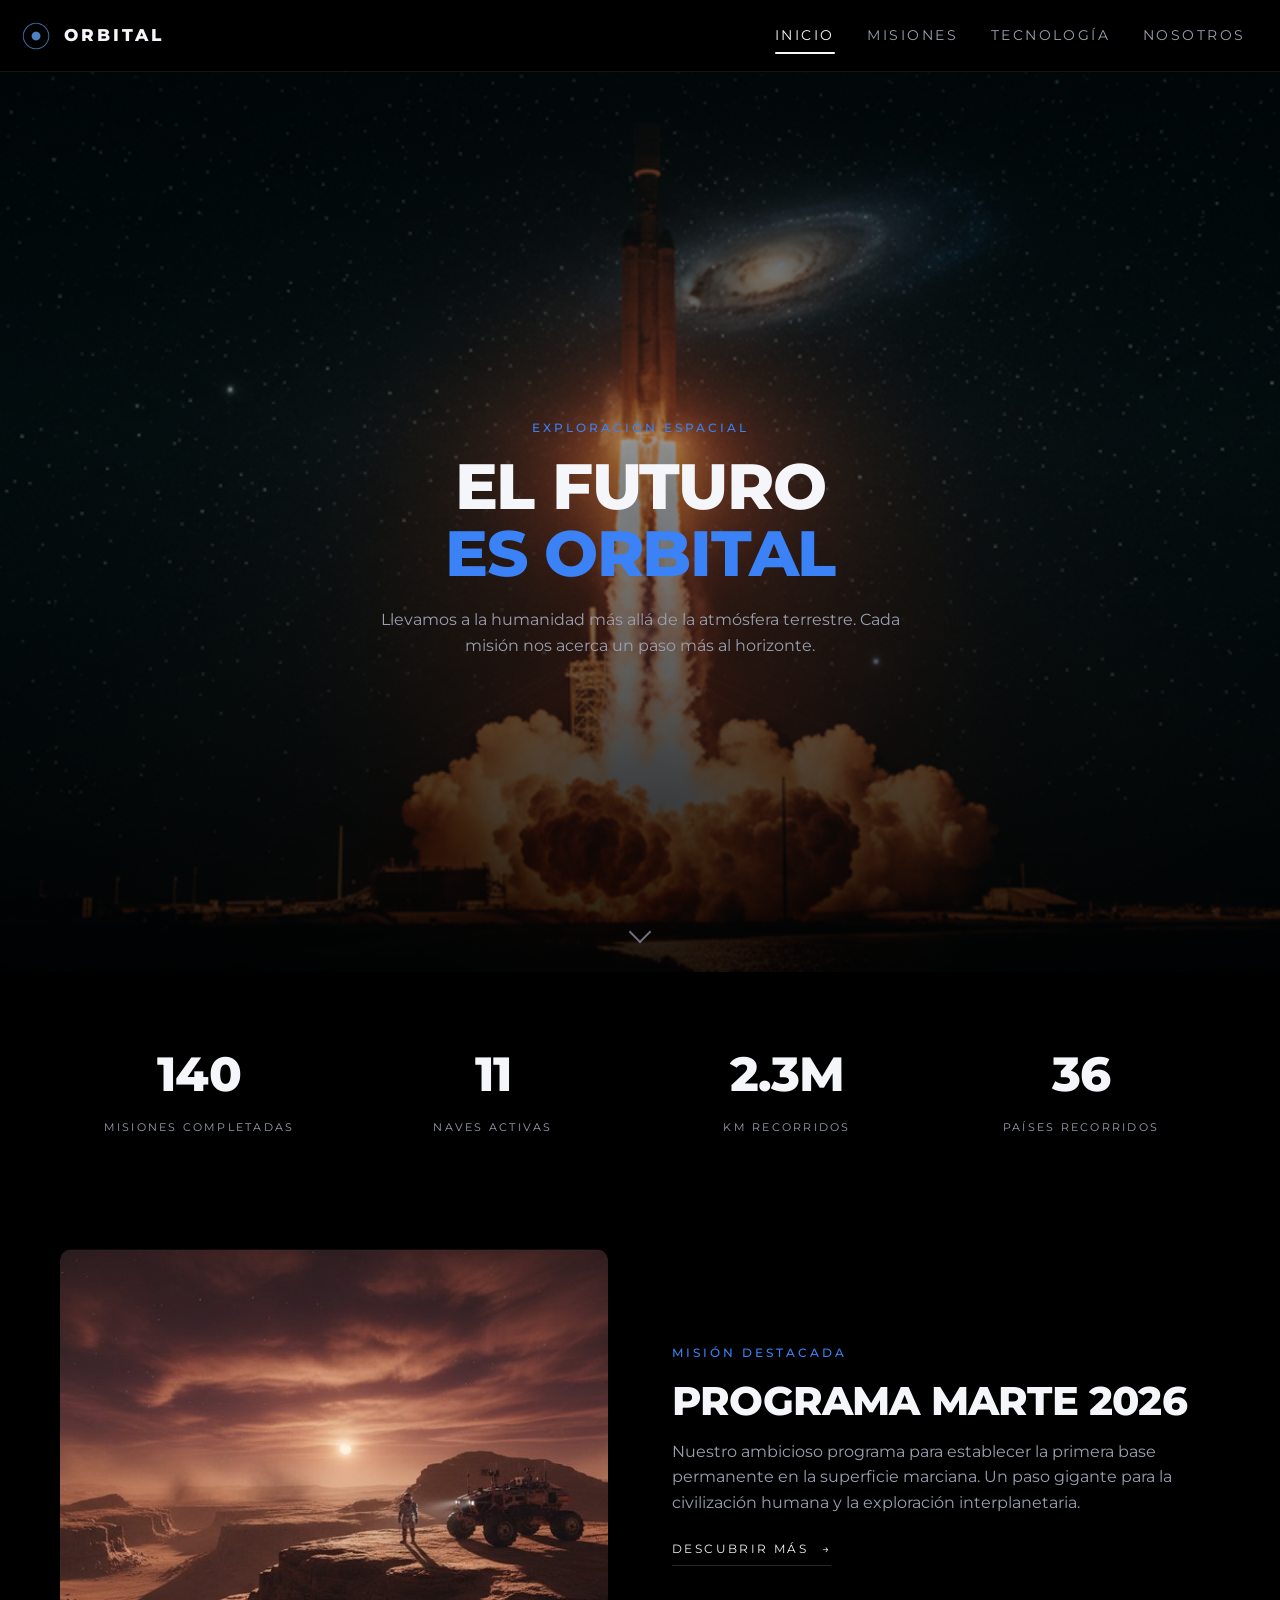
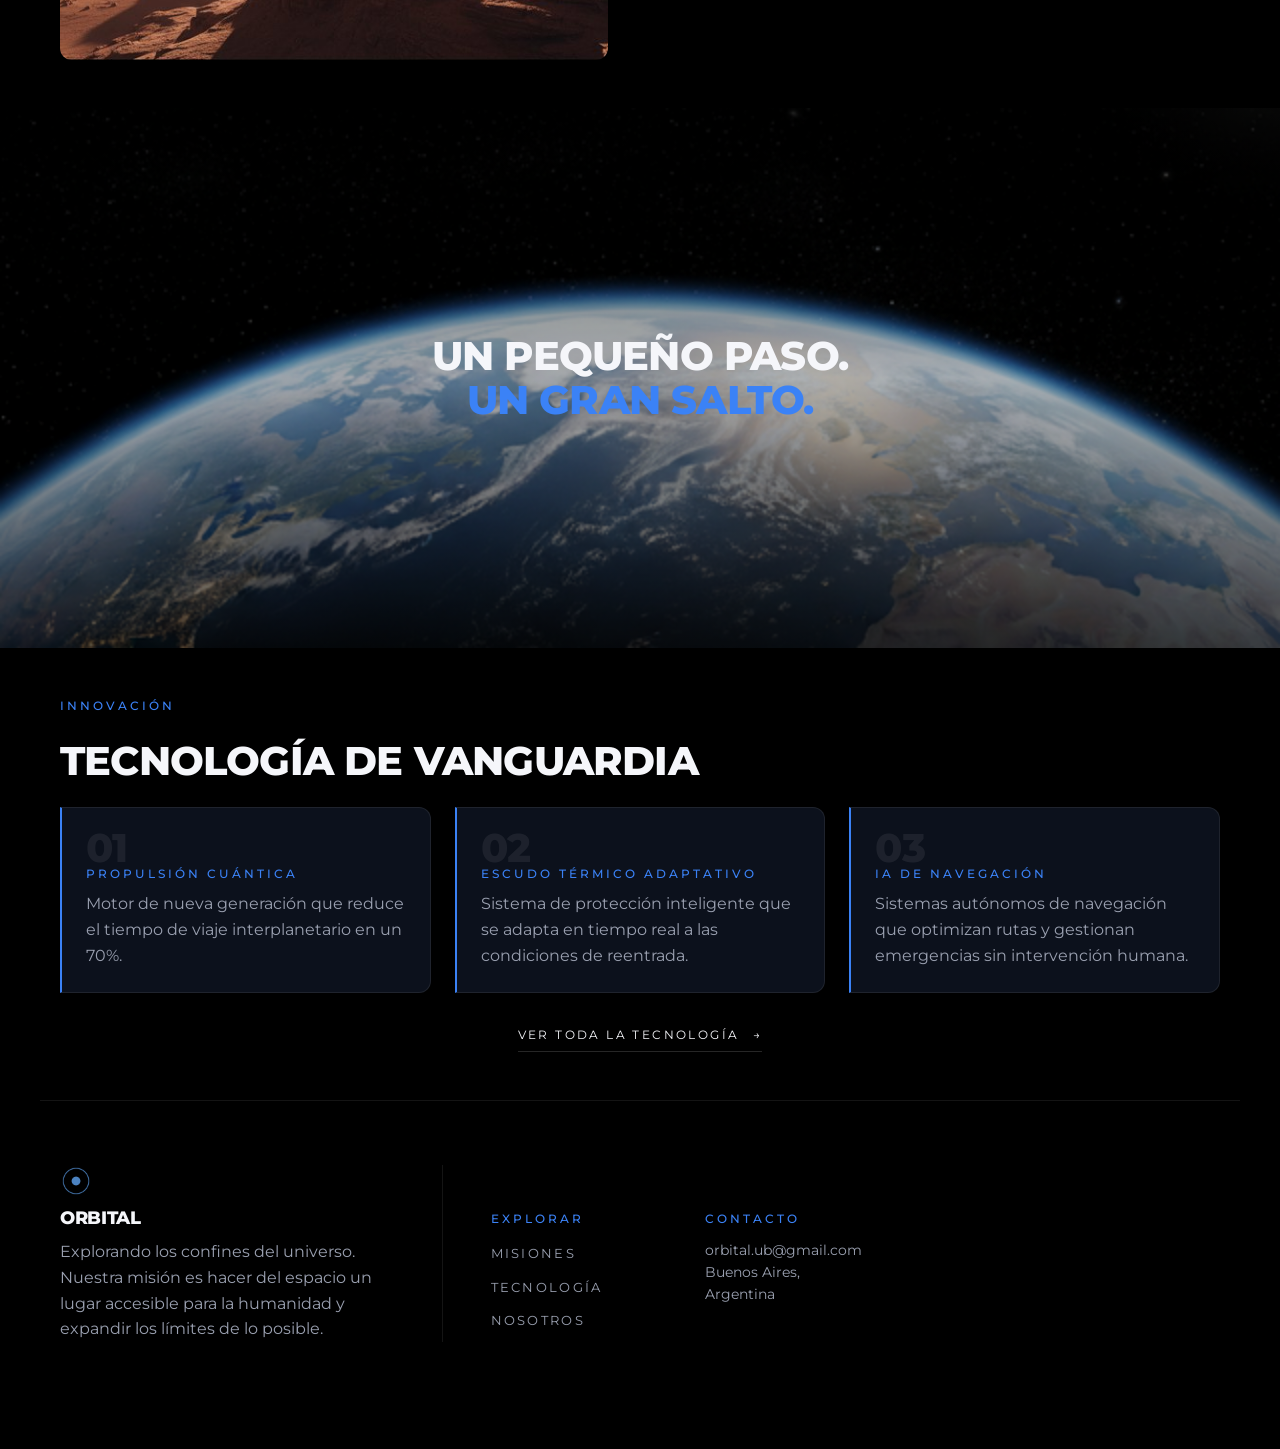
==== commit 10b29a68: "flecha index 2" ====
--- a/index.html
+++ b/index.html
@@ -110,7 +110,7 @@
                     <span id="vanguardia-counter">1 / 3</span>
                     <button id="vanguardia-next" aria-label="Siguiente">→</button>
                 </nav>
-                <a href="tecnologia.html">Ver toda la tecnología →</a>
+                <a href="tecnologia.html">Ver toda la tecnología </a>
             </section>
         </section>
     </main>
--- a/estilos.css
+++ b/estilos.css
@@ -598,6 +598,17 @@
   border-color: var(--color-accent);
 }
 
+#vanguardia>a::after {
+  content: "→";
+  margin-left: 0.5rem;
+  display: inline-block;
+  transition: transform 0.2s;
+}
+
+#vanguardia>a:hover::after {
+  transform: translateX(4px);
+}
+
 #vanguardia-nav {
   display: none;
 }
